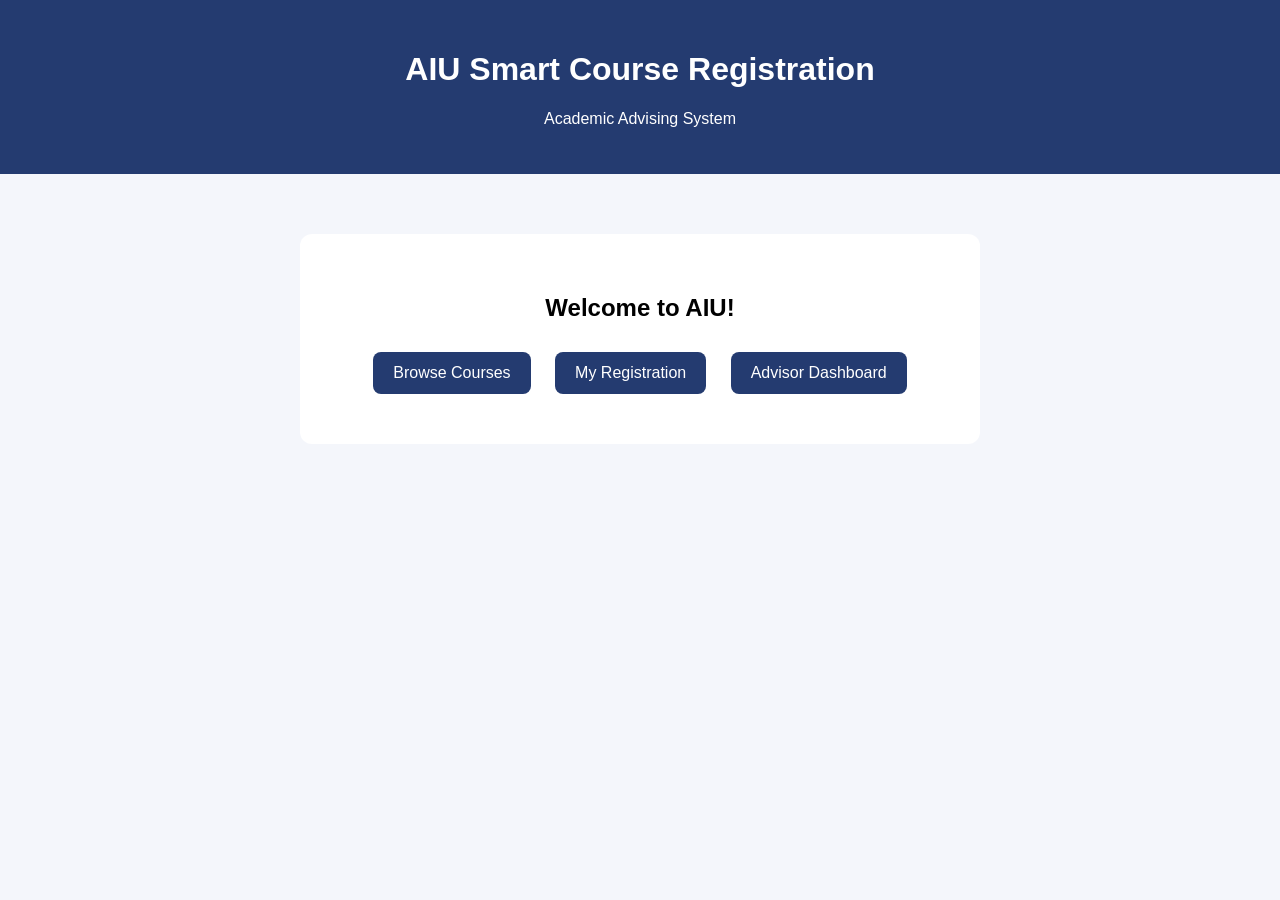
==== src/main/resources/static/index.html @ 89437f8a "Add initial registration project" ====
<!DOCTYPE html>
<html>
<head>
    <meta charset="UTF-8">
    <title>AIU Registration</title>
    <style>
        body {
            font-family: Arial, sans-serif;
            background: #f4f6fb;
            text-align: center;
            margin: 0;
        }
        header {
            background: #243b70;
            color: white;
            padding: 30px;
        }
        main {
            background: white;
            margin: 60px auto;
            padding: 40px;
            max-width: 600px;
            border-radius: 12px;
        }
        a {
            display: inline-block;
            background: #243b70;
            color: white;
            padding: 12px 20px;
            margin: 10px;
            border-radius: 8px;
            text-decoration: none;
        }
    </style>
</head>
<body>
    <header>
        <h1>AIU Smart Course Registration</h1>
        <p>Academic Advising System</p>
    </header>

    <main>
        <h2>Welcome to AIU!</h2>
        <a href="/courses.html">Browse Courses</a>
        <a href="/registration">My Registration</a>
        <a href="/advisor">Advisor Dashboard</a>
    </main>
</body>
</html>
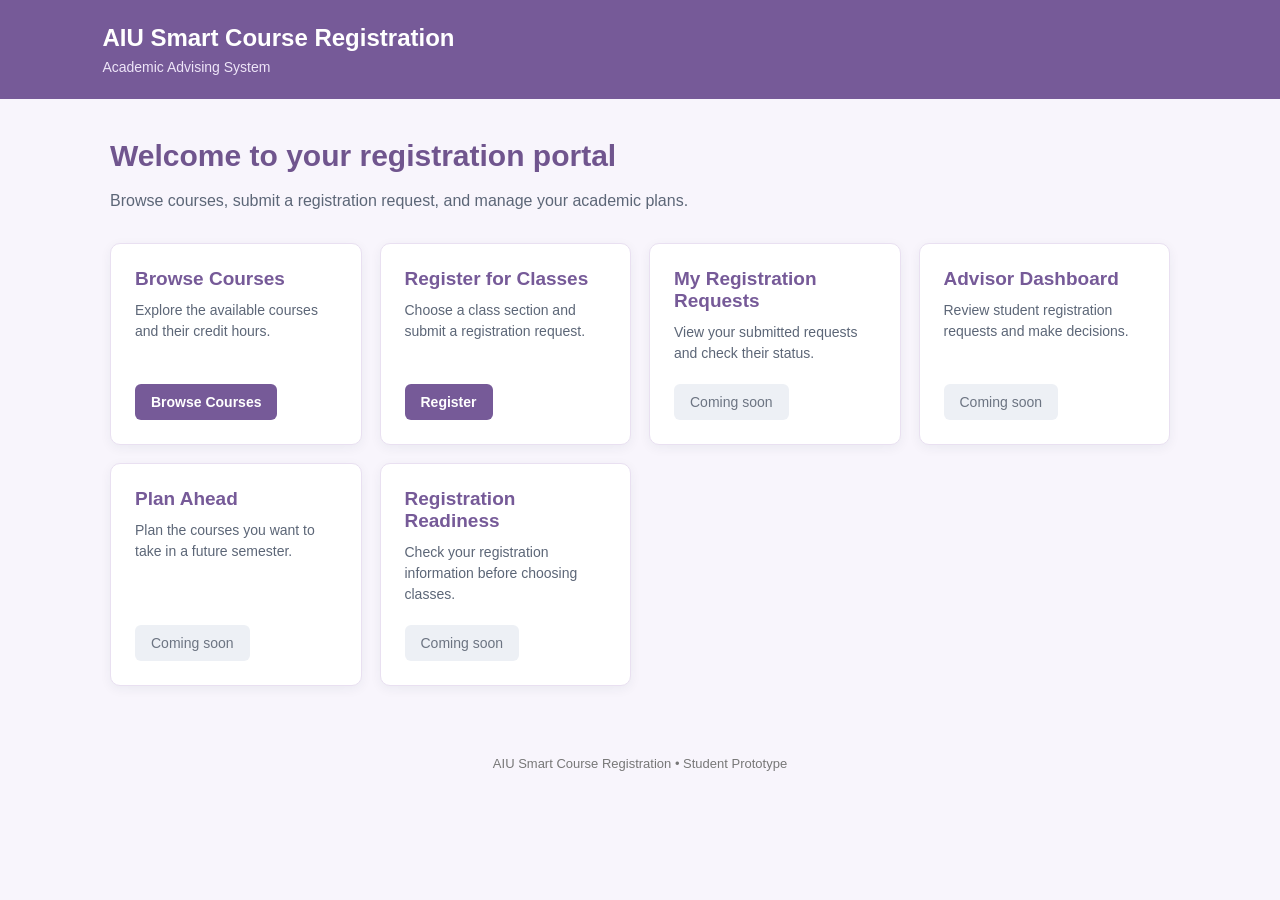
==== commit 16e1e209: "registration and request" ====
--- a/src/main/resources/static/index.html
+++ b/src/main/resources/static/index.html
@@ -1,50 +1,187 @@
-
 <!DOCTYPE html>
-<html>
+<html lang="en">
 <head>
     <meta charset="UTF-8">
-    <title>AIU Registration</title>
+    <meta name="viewport" content="width=device-width, initial-scale=1.0">
+    <title>AIU Registration Portal</title>
+
     <style>
+        * {
+            box-sizing: border-box;
+        }
+
         body {
+            margin: 0;
             font-family: Arial, sans-serif;
-            background: #f4f6fb;
+            background: #f8f5fc;
+            color: #202a3d;
+        }
+
+        header {
+            background: #765A98;
+            color: white;
+            padding: 24px 8%;
+        }
+
+        header h1 {
+            margin: 0;
+            font-size: 24px;
+        }
+
+        header p {
+            margin: 7px 0 0;
+            color: #eee5f8;
+            font-size: 14px;
+        }
+
+        main {
+            max-width: 1100px;
+            margin: 40px auto;
+            padding: 0 20px;
+        }
+
+        .welcome {
+            margin-bottom: 30px;
+        }
+
+        .welcome h2 {
+            margin-bottom: 8px;
+            color: #70558e;
+            font-size: 30px;
+        }
+
+        .welcome p {
+            color: #5c6677;
+            line-height: 1.5;
+        }
+
+        .grid {
+            display: grid;
+            grid-template-columns: repeat(auto-fit, minmax(240px, 1fr));
+            gap: 18px;
+        }
+
+        .card {
+            display: flex;
+            flex-direction: column;
+            background: white;
+            border: 1px solid #e9e0f1;
+            border-radius: 10px;
+            padding: 24px;
+            min-height: 190px;
+            box-shadow: 0 3px 12px rgba(25, 43, 75, 0.06);
+        }
+
+        .card h3 {
+            color: #765A98;
+            margin: 0 0 10px;
+            font-size: 19px;
+        }
+
+        .card p {
+            color: #5c6677;
+            font-size: 14px;
+            line-height: 1.5;
+            margin: 0 0 20px;
+        }
+
+        .button {
+            display: inline-block;
+            align-self: flex-start;
+            margin-top: auto;
+            background: #765A98;
+            color: white;
+            padding: 10px 16px;
+            border-radius: 6px;
+            text-decoration: none;
+            font-size: 14px;
+            font-weight: bold;
+        }
+
+        .button:hover {
+            background: #8c6bac;
+        }
+
+        .coming-soon {
+            display: inline-block;
+            align-self: flex-start;
+            margin-top: auto;
+            color: #6c7482;
+            background: #edf0f5;
+            padding: 10px 16px;
+            border-radius: 6px;
+            font-size: 14px;
+        }
+
+        footer {
             text-align: center;
-            margin: 0;
-        }
-        header {
-            background: #243b70;
-            color: white;
-            padding: 30px;
-        }
-        main {
-            background: white;
-            margin: 60px auto;
-            padding: 40px;
-            max-width: 600px;
-            border-radius: 12px;
-        }
-        a {
-            display: inline-block;
-            background: #243b70;
-            color: white;
-            padding: 12px 20px;
-            margin: 10px;
-            border-radius: 8px;
-            text-decoration: none;
+            color: #777;
+            font-size: 13px;
+            padding: 30px 20px;
         }
     </style>
 </head>
+
 <body>
+
     <header>
         <h1>AIU Smart Course Registration</h1>
         <p>Academic Advising System</p>
     </header>
 
     <main>
-        <h2>Welcome to AIU!</h2>
-        <a href="/courses.html">Browse Courses</a>
-        <a href="/registration">My Registration</a>
-        <a href="/advisor">Advisor Dashboard</a>
+        <div class="welcome">
+            <h2>Welcome to your registration portal</h2>
+            <p>
+                Browse courses, submit a registration request, and manage
+                your academic plans.
+            </p>
+        </div>
+
+        <div class="grid">
+
+            <div class="card">
+                <h3>Browse Courses</h3>
+                <p>Explore the available courses and their credit hours.</p>
+                <a class="button" href="/courses.html">Browse Courses</a>
+            </div>
+
+            <div class="card">
+                <h3>Register for Classes</h3>
+                <p>Choose a class section and submit a registration request.</p>
+                <a class="button" href="/registration.html">Register</a>
+            </div>
+
+            <div class="card">
+                <h3>My Registration Requests</h3>
+                <p>View your submitted requests and check their status.</p>
+                <span class="coming-soon">Coming soon</span>
+            </div>
+
+            <div class="card">
+                <h3>Advisor Dashboard</h3>
+                <p>Review student registration requests and make decisions.</p>
+                <span class="coming-soon">Coming soon</span>
+            </div>
+
+            <div class="card">
+                <h3>Plan Ahead</h3>
+                <p>Plan the courses you want to take in a future semester.</p>
+                <span class="coming-soon">Coming soon</span>
+            </div>
+
+            <div class="card">
+                <h3>Registration Readiness</h3>
+                <p>Check your registration information before choosing classes.</p>
+                <span class="coming-soon">Coming soon</span>
+            </div>
+
+        </div>
     </main>
-</body>
-</html>
+
+    <footer>
+        AIU Smart Course Registration &bull; Student Prototype
+    </footer>
+
+	</body>
+</html>
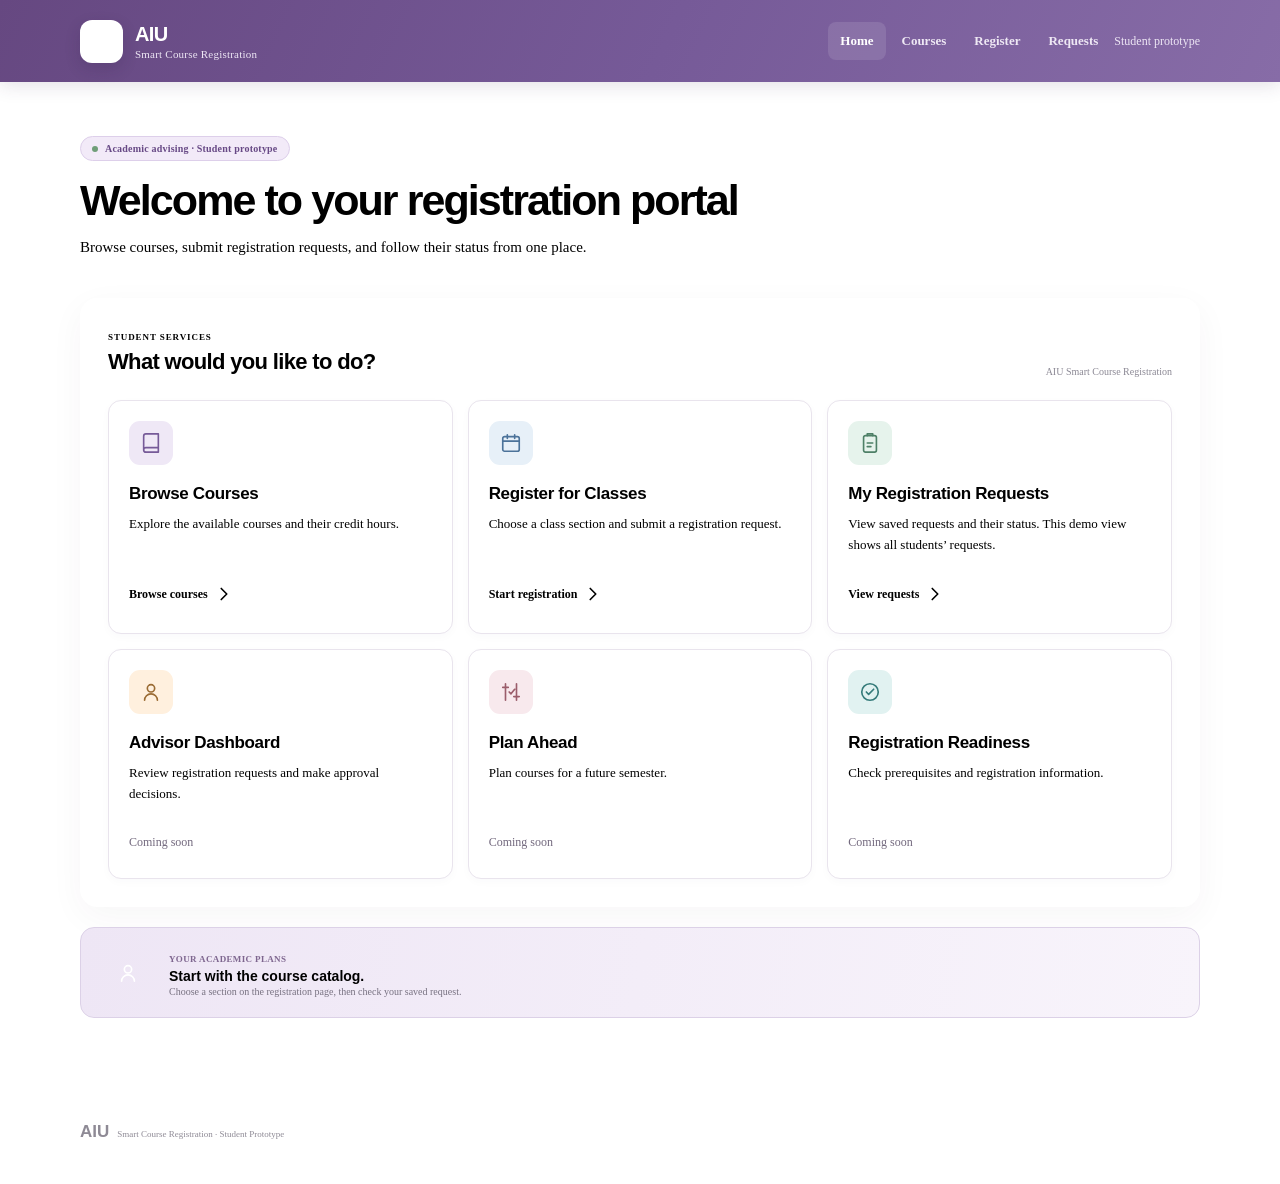
==== commit 4d8c9927: "Redesign homepage and complete requests page" ====
--- a/src/main/resources/static/index.html
+++ b/src/main/resources/static/index.html
@@ -1,187 +1,765 @@
-<!DOCTYPE html>
-<html lang="en">
-<head>
-    <meta charset="UTF-8">
-    <meta name="viewport" content="width=device-width, initial-scale=1.0">
-    <title>AIU Registration Portal</title>
-
-    <style>
-        * {
-            box-sizing: border-box;
-        }
-
-        body {
-            margin: 0;
-            font-family: Arial, sans-serif;
-            background: #f8f5fc;
-            color: #202a3d;
-        }
-
-        header {
-            background: #765A98;
-            color: white;
-            padding: 24px 8%;
-        }
-
-        header h1 {
-            margin: 0;
-            font-size: 24px;
-        }
-
-        header p {
-            margin: 7px 0 0;
-            color: #eee5f8;
-            font-size: 14px;
-        }
-
-        main {
-            max-width: 1100px;
-            margin: 40px auto;
-            padding: 0 20px;
-        }
-
-        .welcome {
-            margin-bottom: 30px;
-        }
-
-        .welcome h2 {
-            margin-bottom: 8px;
-            color: #70558e;
-            font-size: 30px;
-        }
-
-        .welcome p {
-            color: #5c6677;
-            line-height: 1.5;
-        }
-
-        .grid {
-            display: grid;
-            grid-template-columns: repeat(auto-fit, minmax(240px, 1fr));
-            gap: 18px;
-        }
-
-        .card {
-            display: flex;
-            flex-direction: column;
-            background: white;
-            border: 1px solid #e9e0f1;
-            border-radius: 10px;
-            padding: 24px;
-            min-height: 190px;
-            box-shadow: 0 3px 12px rgba(25, 43, 75, 0.06);
-        }
-
-        .card h3 {
-            color: #765A98;
-            margin: 0 0 10px;
-            font-size: 19px;
-        }
-
-        .card p {
-            color: #5c6677;
-            font-size: 14px;
-            line-height: 1.5;
-            margin: 0 0 20px;
-        }
-
-        .button {
-            display: inline-block;
-            align-self: flex-start;
-            margin-top: auto;
-            background: #765A98;
-            color: white;
-            padding: 10px 16px;
-            border-radius: 6px;
-            text-decoration: none;
-            font-size: 14px;
-            font-weight: bold;
-        }
-
-        .button:hover {
-            background: #8c6bac;
-        }
-
-        .coming-soon {
-            display: inline-block;
-            align-self: flex-start;
-            margin-top: auto;
-            color: #6c7482;
-            background: #edf0f5;
-            padding: 10px 16px;
-            border-radius: 6px;
-            font-size: 14px;
-        }
-
-        footer {
-            text-align: center;
-            color: #777;
-            font-size: 13px;
-            padding: 30px 20px;
-        }
-    </style>
-</head>
-
-<body>
-
-    <header>
-        <h1>AIU Smart Course Registration</h1>
-        <p>Academic Advising System</p>
-    </header>
-
-    <main>
-        <div class="welcome">
-            <h2>Welcome to your registration portal</h2>
-            <p>
-                Browse courses, submit a registration request, and manage
-                your academic plans.
-            </p>
-        </div>
-
-        <div class="grid">
-
-            <div class="card">
-                <h3>Browse Courses</h3>
-                <p>Explore the available courses and their credit hours.</p>
-                <a class="button" href="/courses.html">Browse Courses</a>
-            </div>
-
-            <div class="card">
-                <h3>Register for Classes</h3>
-                <p>Choose a class section and submit a registration request.</p>
-                <a class="button" href="/registration.html">Register</a>
-            </div>
-
-            <div class="card">
-                <h3>My Registration Requests</h3>
-                <p>View your submitted requests and check their status.</p>
-                <span class="coming-soon">Coming soon</span>
-            </div>
-
-            <div class="card">
-                <h3>Advisor Dashboard</h3>
-                <p>Review student registration requests and make decisions.</p>
-                <span class="coming-soon">Coming soon</span>
-            </div>
-
-            <div class="card">
-                <h3>Plan Ahead</h3>
-                <p>Plan the courses you want to take in a future semester.</p>
-                <span class="coming-soon">Coming soon</span>
-            </div>
-
-            <div class="card">
-                <h3>Registration Readiness</h3>
-                <p>Check your registration information before choosing classes.</p>
-                <span class="coming-soon">Coming soon</span>
-            </div>
-
-        </div>
-    </main>
-
-    <footer>
-        AIU Smart Course Registration &bull; Student Prototype
-    </footer>
-
-	</body>
-</html>+<!DOCTYPE html><html lang="en"><head><meta charset="UTF-8"><meta name="viewport" content="width=device-width, initial-scale=1"><title>AIU Registration Portal</title><style>500;600;700&family=Manrope:wght@600;700;800&display=swap");
+
+
+:root {
+  font-family: Arial, sans-serif;
+  color: #252334;
+  background: #f8f6fb;
+  font-synthesis: none;
+  text-rendering: optimizeLegibility;
+  --purple: #765a98;
+  --purple-dark: #5f467d;
+  --purple-deep: #4d3868;
+  --lavender: #f2edf7;
+  --ink: #252334;
+  --muted: #6e6b79;
+  --line: #e8e1ee;
+  --panel: #ffffff;
+}
+
+@layer base {
+  * {
+    box-sizing: border-box;
+  }
+
+  body {
+    min-width: 320px;
+    min-height: 100vh;
+    margin: 0;
+  }
+
+  button {
+    font: inherit;
+    cursor: pointer;
+  }
+}
+
+.icon {
+  flex: 0 0 auto;
+  stroke: currentColor;
+  stroke-linecap: round;
+  stroke-linejoin: round;
+  stroke-width: 1.8;
+}
+
+.site-shell {
+  min-height: 100vh;
+}
+
+.site-header {
+  position: relative;
+  z-index: 20;
+  color: white;
+  background: linear-gradient(115deg, #664881 0%, #765a98 52%, #876ca7 100%);
+  box-shadow: 0 3px 18px rgba(61, 42, 80, 0.15);
+}
+
+.header-inner {
+  display: flex;
+  width: min(1120px, calc(100% - 40px));
+  min-height: 82px;
+  align-items: center;
+  justify-content: space-between;
+  margin: 0 auto;
+}
+
+.brand {
+  display: flex;
+  align-items: center;
+  gap: 12px;
+}
+
+.brand-mark {
+  display: grid;
+  width: 43px;
+  height: 43px;
+  place-items: center;
+  border: 1px solid rgba(255, 255, 255, 0.3);
+  border-radius: 12px;
+  color: var(--purple-deep);
+  background: white;
+  font: 800 23px Arial, sans-serif;
+  box-shadow: 0 6px 15px rgba(47, 29, 66, 0.18);
+}
+
+.brand > div:last-child {
+  display: flex;
+  flex-direction: column;
+}
+
+.brand strong {
+  font: 800 20px/1.1 Arial, sans-serif;
+  letter-spacing: -0.03em;
+}
+
+.brand span {
+  margin-top: 3px;
+  color: #eee7f5;
+  font-size: 11px;
+  letter-spacing: 0.02em;
+}
+
+.site-header nav {
+  display: flex;
+  align-items: center;
+  gap: 4px;
+}
+
+.site-header nav > a {
+  min-height: 38px;
+  border: 0;
+  border-radius: 8px;
+  padding: 0 12px;
+  color: #eee8f4;
+  background: transparent;
+  font-size: 12px;
+  font-weight: 600;
+}
+
+.site-header nav > a:hover,
+.site-header nav > a.active {
+  color: white;
+  background: rgba(255, 255, 255, 0.11);
+}
+
+.notification-button {
+  position: relative;
+  display: grid;
+  width: 38px;
+  place-items: center;
+  margin-left: 8px;
+  padding: 0 !important;
+}
+
+.notification-button > span {
+  position: absolute;
+  top: 7px;
+  right: 8px;
+  width: 6px;
+  height: 6px;
+  border: 1.5px solid #765a98;
+  border-radius: 50%;
+  background: #ffbf69;
+}
+
+.profile-button {
+  display: grid !important;
+  grid-template-columns: auto auto auto;
+  align-items: center;
+  gap: 9px;
+  margin-left: 5px;
+  border-left: 1px solid rgba(255, 255, 255, 0.17) !important;
+  border-radius: 0 !important;
+  padding-left: 15px !important;
+}
+
+.profile-avatar {
+  display: grid;
+  width: 34px;
+  height: 34px;
+  place-items: center;
+  border-radius: 50%;
+  color: var(--purple-dark);
+  background: #e9ddf3;
+  font-size: 10px;
+  font-weight: 800;
+}
+
+.profile-name {
+  display: flex;
+  align-items: flex-start;
+  flex-direction: column;
+}
+
+.profile-name strong {
+  color: white;
+  font-size: 11px;
+}
+
+.profile-name small {
+  color: #ded3e8;
+  font-size: 9px;
+}
+
+.mobile-menu {
+  display: none;
+}
+
+main {
+  width: min(1120px, calc(100% - 40px));
+  margin: 0 auto;
+  padding: 54px 0 62px;
+}
+
+.welcome-section {
+  display: grid;
+  grid-template-columns: minmax(0, 1fr) auto;
+  align-items: end;
+  gap: 40px;
+  margin-bottom: 38px;
+}
+
+.term-pill {
+  display: inline-flex;
+  align-items: center;
+  border: 1px solid #ddcfea;
+  border-radius: 999px;
+  padding: 6px 11px;
+  color: #674985;
+  background: #f2eaf8;
+  font-size: 10px;
+  font-weight: 700;
+  letter-spacing: 0.02em;
+}
+
+.term-pill::before {
+  width: 6px;
+  height: 6px;
+  margin-right: 7px;
+  border-radius: 50%;
+  background: #6f9e78;
+  content: "";
+}
+
+.welcome-copy h1 {
+  max-width: 670px;
+  margin: 15px 0 10px;
+  font: 700 clamp(30px, 4vw, 43px)/1.15 Arial, sans-serif;
+  letter-spacing: -0.045em;
+}
+
+.welcome-copy p {
+  max-width: 620px;
+  margin: 0;
+  color: var(--muted);
+  font-size: 15px;
+  line-height: 1.65;
+}
+
+.deadline-card {
+  display: grid;
+  grid-template-columns: auto 1fr auto;
+  align-items: center;
+  gap: 12px;
+  min-width: 330px;
+  border: 1px solid var(--line);
+  border-radius: 14px;
+  background: white;
+  padding: 15px 16px;
+  box-shadow: 0 8px 25px rgba(67, 48, 83, 0.06);
+}
+
+.deadline-icon {
+  display: grid;
+  width: 39px;
+  height: 39px;
+  place-items: center;
+  border-radius: 10px;
+  color: #a06b2d;
+  background: #fff0dd;
+}
+
+.deadline-card > div:nth-child(2) {
+  display: flex;
+  flex-direction: column;
+}
+
+.deadline-card span {
+  color: #8a8792;
+  font-size: 9px;
+  font-weight: 600;
+  text-transform: uppercase;
+}
+
+.deadline-card strong {
+  margin-top: 2px;
+  font-size: 12px;
+}
+
+.days-left {
+  display: flex;
+  align-items: center;
+  flex-direction: column;
+  border-left: 1px solid var(--line);
+  padding-left: 14px;
+}
+
+.days-left strong {
+  color: var(--purple);
+  font: 800 20px/1 Arial, sans-serif;
+}
+
+.days-left span {
+  margin-top: 3px;
+  font-size: 8px;
+  text-transform: none;
+}
+
+.portal-notice {
+  display: grid;
+  grid-template-columns: auto 1fr auto;
+  align-items: center;
+  gap: 10px;
+  margin: -13px 0 25px;
+  border: 1px solid #d7e9dd;
+  border-radius: 10px;
+  padding: 11px 13px;
+  color: #3f7152;
+  background: #f1f8f3;
+  font-size: 11px;
+}
+
+.portal-notice > button {
+  display: grid;
+  width: 28px;
+  height: 28px;
+  place-items: center;
+  border: 0;
+  border-radius: 7px;
+  color: #668171;
+  background: transparent;
+}
+
+.portal-notice > button:hover {
+  background: #e1f0e6;
+}
+
+.portal-section {
+  border: 1px solid var(--line);
+  border-radius: 18px;
+  background: rgba(255, 255, 255, 0.7);
+  padding: 28px;
+  box-shadow: 0 10px 35px rgba(60, 43, 76, 0.045);
+}
+
+.section-heading {
+  display: flex;
+  align-items: flex-end;
+  justify-content: space-between;
+  gap: 25px;
+  margin-bottom: 23px;
+}
+
+.section-heading > div > span {
+  color: var(--purple);
+  font-size: 9px;
+  font-weight: 800;
+  letter-spacing: 0.1em;
+  text-transform: uppercase;
+}
+
+.section-heading h2 {
+  margin: 4px 0 0;
+  font: 700 22px/1.3 Arial, sans-serif;
+  letter-spacing: -0.03em;
+}
+
+.section-heading > p {
+  margin: 0;
+  color: #8b8894;
+  font-size: 10px;
+}
+
+.section-heading > p strong {
+  color: #615e6b;
+}
+
+.portal-grid {
+  display: grid;
+  grid-template-columns: repeat(3, 1fr);
+  gap: 15px;
+}
+
+.portal-card {
+  position: relative;
+  display: flex;
+  min-height: 230px;
+  flex-direction: column;
+  overflow: hidden;
+  border: 1px solid #e9e4ed;
+  border-radius: 13px;
+  background: white;
+  padding: 20px;
+  box-shadow: 0 3px 10px rgba(58, 43, 70, 0.025);
+  transition:
+    transform 180ms ease,
+    border-color 180ms ease,
+    box-shadow 180ms ease;
+}
+
+.portal-card::before {
+  position: absolute;
+  inset: 0 0 auto;
+  height: 3px;
+  opacity: 0;
+  background: var(--purple);
+  content: "";
+  transition: opacity 180ms ease;
+}
+
+.portal-card:hover {
+  border-color: #d9cee1;
+  transform: translateY(-3px);
+  box-shadow: 0 13px 28px rgba(58, 43, 70, 0.08);
+}
+
+.portal-card:hover::before {
+  opacity: 1;
+}
+
+.card-top {
+  display: flex;
+  align-items: flex-start;
+  justify-content: space-between;
+}
+
+.feature-icon {
+  display: grid;
+  width: 44px;
+  height: 44px;
+  place-items: center;
+  border-radius: 11px;
+}
+
+.feature-icon.violet {
+  color: #765a98;
+  background: #efe8f6;
+}
+
+.feature-icon.blue {
+  color: #4c739a;
+  background: #e7f0f8;
+}
+
+.feature-icon.green {
+  color: #4e8067;
+  background: #e6f3ec;
+}
+
+.feature-icon.amber {
+  color: #9a6b33;
+  background: #fff0de;
+}
+
+.feature-icon.rose {
+  color: #9b5d6b;
+  background: #f8e9ed;
+}
+
+.feature-icon.teal {
+  color: #367c7b;
+  background: #e1f2f1;
+}
+
+.status-tag {
+  border-radius: 999px;
+  padding: 5px 8px;
+  font-size: 8px;
+  font-weight: 700;
+}
+
+.status-tag.blue {
+  color: #477399;
+  background: #eaf3fa;
+}
+
+.status-tag.green {
+  color: #47755f;
+  background: #e8f5ed;
+}
+
+.status-tag.teal {
+  color: #9a682e;
+  background: #fff1df;
+}
+
+.portal-card h3 {
+  margin: 18px 0 8px;
+  font: 700 15px/1.35 Arial, sans-serif;
+  letter-spacing: -0.02em;
+}
+
+.portal-card > p {
+  margin: 0 0 20px;
+  color: var(--muted);
+  font-size: 11px;
+  line-height: 1.6;
+}
+
+.portal-card > a {
+  display: flex;
+  align-items: center;
+  align-self: flex-start;
+  gap: 5px;
+  margin-top: auto;
+  border: 0;
+  border-radius: 7px;
+  padding: 8px 0;
+  color: var(--purple);
+  background: transparent;
+  font-size: 10px;
+  font-weight: 800;
+}
+
+.portal-card > a:hover {
+  color: var(--purple-dark);
+  gap: 8px;
+}
+
+.info-strip {
+  display: grid;
+  grid-template-columns: auto 1fr auto;
+  align-items: center;
+  gap: 17px;
+  margin-top: 20px;
+  border: 1px solid #dcd1e7;
+  border-radius: 14px;
+  padding: 20px 23px;
+  background: linear-gradient(100deg, #eee6f5, #f8f4fb);
+}
+
+.info-icon {
+  display: grid;
+  width: 48px;
+  height: 48px;
+  place-items: center;
+  border-radius: 50%;
+  color: white;
+  background: var(--purple);
+}
+
+.info-strip > div:nth-child(2) > span {
+  color: #7e668f;
+  font-size: 9px;
+  font-weight: 800;
+  letter-spacing: 0.04em;
+  text-transform: uppercase;
+}
+
+.info-strip h2 {
+  margin: 2px 0;
+  font: 700 14px Arial, sans-serif;
+}
+
+.info-strip p {
+  margin: 0;
+  color: #777180;
+  font-size: 10px;
+}
+
+.info-strip > button {
+  display: flex;
+  min-height: 38px;
+  align-items: center;
+  gap: 6px;
+  border: 1px solid #d4c6df;
+  border-radius: 8px;
+  padding: 0 13px;
+  color: var(--purple-dark);
+  background: white;
+  font-size: 10px;
+  font-weight: 700;
+}
+
+.info-strip > button:hover {
+  border-color: #bba7cb;
+}
+
+footer {
+  border-top: 1px solid var(--line);
+  background: white;
+}
+
+.footer-inner {
+  display: grid;
+  width: min(1120px, calc(100% - 40px));
+  min-height: 104px;
+  grid-template-columns: 1fr auto 1fr;
+  align-items: center;
+  gap: 25px;
+  margin: 0 auto;
+  color: #8e8a95;
+  font-size: 9px;
+}
+
+.footer-inner > div {
+  display: flex;
+  align-items: baseline;
+  gap: 8px;
+}
+
+.footer-inner > div strong {
+  color: var(--purple);
+  font: 800 17px Arial, sans-serif;
+}
+
+.footer-inner nav {
+  display: flex;
+  gap: 19px;
+}
+
+.footer-inner button {
+  border: 0;
+  padding: 0;
+  color: #7d7985;
+  background: transparent;
+  font-size: 9px;
+}
+
+.footer-inner button:hover {
+  color: var(--purple);
+}
+
+.footer-inner > span {
+  justify-self: end;
+}
+
+@media (max-width: 880px) {
+  .profile-name,
+  .site-header nav > a:not(.notification-button, .profile-button) {
+    display: none;
+  }
+
+  .welcome-section {
+    grid-template-columns: 1fr;
+    gap: 24px;
+  }
+
+  .deadline-card {
+    width: min(100%, 400px);
+  }
+
+  .portal-grid {
+    grid-template-columns: repeat(2, 1fr);
+  }
+
+  .footer-inner {
+    grid-template-columns: 1fr auto;
+  }
+
+  .footer-inner nav {
+    display: none;
+  }
+}
+
+@media (max-width: 620px) {
+  .header-inner,
+  main,
+  .footer-inner {
+    width: min(100% - 30px, 1120px);
+  }
+
+  .header-inner {
+    min-height: 72px;
+  }
+
+  .brand span {
+    display: none;
+  }
+
+  .mobile-menu {
+    display: grid;
+    width: 39px;
+    height: 39px;
+    place-items: center;
+    border: 1px solid rgba(255, 255, 255, 0.22);
+    border-radius: 9px;
+    color: white;
+    background: rgba(255, 255, 255, 0.08);
+  }
+
+  .site-header nav {
+    position: absolute;
+    inset: 72px 0 auto;
+    display: none;
+    align-items: stretch;
+    flex-direction: column;
+    padding: 10px 15px 15px;
+    background: var(--purple-dark);
+    box-shadow: 0 14px 24px rgba(39, 25, 50, 0.18);
+  }
+
+  .site-header nav.open {
+    display: flex;
+  }
+
+  .site-header nav > a:not(.notification-button, .profile-button) {
+    display: block;
+    width: 100%;
+    text-align: left;
+  }
+
+  .notification-button {
+    display: none !important;
+  }
+
+  .profile-button {
+    border: 0 !important;
+    border-top: 1px solid rgba(255, 255, 255, 0.12) !important;
+    margin: 7px 0 0;
+    padding: 10px 12px 0 !important;
+  }
+
+  .profile-name {
+    display: flex;
+  }
+
+  main {
+    padding: 38px 0 45px;
+  }
+
+  .welcome-copy h1 {
+    font-size: 31px;
+  }
+
+  .deadline-card {
+    min-width: 0;
+  }
+
+  .portal-section {
+    padding: 21px 15px;
+  }
+
+  .section-heading {
+    align-items: flex-start;
+    flex-direction: column;
+    gap: 8px;
+  }
+
+  .portal-grid {
+    grid-template-columns: 1fr;
+  }
+
+  .portal-card {
+    min-height: 210px;
+  }
+
+  .info-strip {
+    grid-template-columns: auto 1fr;
+  }
+
+  .info-strip > button {
+    grid-column: 1 / -1;
+    justify-content: center;
+  }
+
+  .footer-inner {
+    min-height: 125px;
+    grid-template-columns: 1fr;
+    align-content: center;
+    gap: 11px;
+  }
+
+  .footer-inner > div {
+    align-items: flex-start;
+    flex-direction: column;
+    gap: 1px;
+  }
+
+  .footer-inner > span {
+    justify-self: start;
+  }
+}
+
+a {text-decoration:none} .site-header nav>a{display:flex;align-items:center} .portal-card>.coming-soon{margin-top:auto;color:#73697e;font-size:12px;padding:8px 0} .demo-label{font-size:12px;color:#eee7f5} :focus-visible{outline:3px solid #b88cde;outline-offset:4px} .portal-card>p{font-size:13px}.portal-card>a{font-size:12px}.portal-card h3{font-size:17px}.site-header nav>a{font-size:13px} @media(prefers-reduced-motion:reduce){*{transition:none!important}} @media(max-width:620px){.site-header nav>a{min-height:44px}}
+</style></head><body><div class="site-shell"><header class="site-header"><div class="header-inner"><div class="brand"><div class="brand-mark">A</div><div><strong>AIU</strong><span>Smart Course Registration</span></div></div><button type="button" class="mobile-menu" aria-controls="primary-nav" aria-expanded="false" aria-label="Toggle navigation">☰</button><nav id="primary-nav" aria-label="Primary navigation"><a href="/" class="active" aria-current="page">Home</a><a href="/courses.html">Courses</a><a href="/registration.html">Register</a><a href="/requests.html">Requests</a><span class="demo-label">Student prototype</span></nav></div></header><main><section class="welcome-section"><div class="welcome-copy"><span class="term-pill">Academic advising · Student prototype</span><h1>Welcome to your registration portal</h1><p>Browse courses, submit registration requests, and follow their status from one place.</p></div></section><section class="portal-section"><div class="section-heading"><div><span>Student services</span><h2>What would you like to do?</h2></div><p>AIU Smart Course Registration</p></div><div class="portal-grid"><article class="portal-card"><div class="card-top"><span class="feature-icon violet"><svg aria-hidden="true" class="icon" width="22" height="22" viewBox="0 0 24 24" fill="none"><path d="M4 19.5A2.5 2.5 0 0 1 6.5 17H20M6.5 2H20v20H6.5A2.5 2.5 0 0 1 4 19.5v-15A2.5 2.5 0 0 1 6.5 2Z"/></svg></span></div><h3>Browse Courses</h3><p>Explore the available courses and their credit hours.</p><a href="/courses.html">Browse courses<svg aria-hidden="true" class="icon" width="22" height="22" viewBox="0 0 24 24" fill="none"><path d="m9 18 6-6-6-6"/></svg></a></article><article class="portal-card"><div class="card-top"><span class="feature-icon blue"><svg aria-hidden="true" class="icon" width="22" height="22" viewBox="0 0 24 24" fill="none"><rect x="3" y="5" width="18" height="16" rx="2"/><path d="M16 3v4M8 3v4M3 10h18"/></svg></span></div><h3>Register for Classes</h3><p>Choose a class section and submit a registration request.</p><a href="/registration.html">Start registration<svg aria-hidden="true" class="icon" width="22" height="22" viewBox="0 0 24 24" fill="none"><path d="m9 18 6-6-6-6"/></svg></a></article><article class="portal-card"><div class="card-top"><span class="feature-icon green"><svg aria-hidden="true" class="icon" width="22" height="22" viewBox="0 0 24 24" fill="none"><rect x="5" y="4" width="14" height="18" rx="2"/><path d="M9 4V2h6v2M9 12h6M9 16h4"/></svg></span></div><h3>My Registration Requests</h3><p>View saved requests and their status. This demo view shows all students’ requests.</p><a href="/requests.html">View requests<svg aria-hidden="true" class="icon" width="22" height="22" viewBox="0 0 24 24" fill="none"><path d="m9 18 6-6-6-6"/></svg></a></article><article class="portal-card"><div class="card-top"><span class="feature-icon amber"><svg aria-hidden="true" class="icon" width="22" height="22" viewBox="0 0 24 24" fill="none"><circle cx="12" cy="8" r="4"/><path d="M5 21a7 7 0 0 1 14 0"/></svg></span></div><h3>Advisor Dashboard</h3><p>Review registration requests and make approval decisions.</p><span class="coming-soon">Coming soon</span></article><article class="portal-card"><div class="card-top"><span class="feature-icon rose"><svg aria-hidden="true" class="icon" width="22" height="22" viewBox="0 0 24 24" fill="none"><path d="M6 3v18M18 3v18M3 7h6M15 17h6m-11-5 2 2 4-5"/></svg></span></div><h3>Plan Ahead</h3><p>Plan courses for a future semester.</p><span class="coming-soon">Coming soon</span></article><article class="portal-card"><div class="card-top"><span class="feature-icon teal"><svg aria-hidden="true" class="icon" width="22" height="22" viewBox="0 0 24 24" fill="none"><circle cx="12" cy="12" r="9"/><path d="m8 12 2.5 2.5L16 9"/></svg></span></div><h3>Registration Readiness</h3><p>Check prerequisites and registration information.</p><span class="coming-soon">Coming soon</span></article></div></section><section class="info-strip"><div class="info-icon"><svg aria-hidden="true" class="icon" width="22" height="22" viewBox="0 0 24 24" fill="none"><circle cx="12" cy="8" r="4"/><path d="M5 21a7 7 0 0 1 14 0"/></svg></div><div><span>Your academic plans</span><h2>Start with the course catalog.</h2><p>Choose a section on the registration page, then check your saved request.</p></div></section></main><footer><div class="footer-inner"><div><strong>AIU</strong><span>Smart Course Registration · Student Prototype</span></div></div></footer></div><script>const menu=document.querySelector('.mobile-menu');menu.addEventListener('click',()=>{const open=menu.getAttribute('aria-expanded')!=='true';menu.setAttribute('aria-expanded',String(open));document.getElementById('primary-nav').classList.toggle('open',open);});</script></body></html>
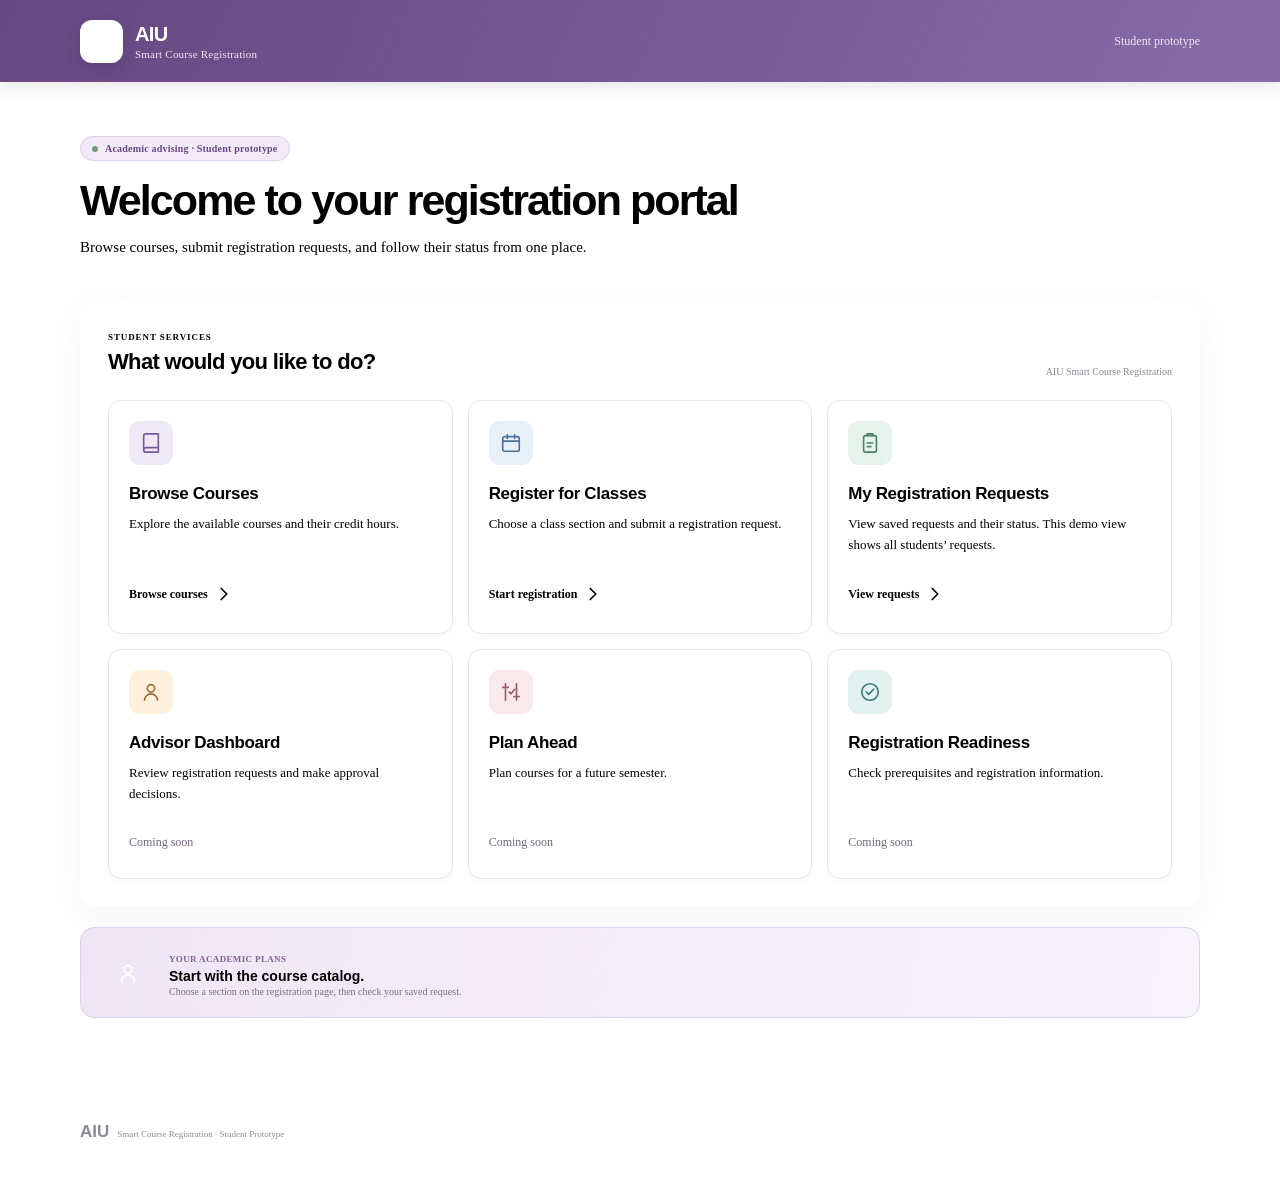
==== commit b8964b11: "header update" ====
--- a/src/main/resources/static/index.html
+++ b/src/main/resources/static/index.html
@@ -759,7 +759,249 @@
   .footer-inner > span {
     justify-self: start;
   }
-}
-
-a {text-decoration:none} .site-header nav>a{display:flex;align-items:center} .portal-card>.coming-soon{margin-top:auto;color:#73697e;font-size:12px;padding:8px 0} .demo-label{font-size:12px;color:#eee7f5} :focus-visible{outline:3px solid #b88cde;outline-offset:4px} .portal-card>p{font-size:13px}.portal-card>a{font-size:12px}.portal-card h3{font-size:17px}.site-header nav>a{font-size:13px} @media(prefers-reduced-motion:reduce){*{transition:none!important}} @media(max-width:620px){.site-header nav>a{min-height:44px}}
-</style></head><body><div class="site-shell"><header class="site-header"><div class="header-inner"><div class="brand"><div class="brand-mark">A</div><div><strong>AIU</strong><span>Smart Course Registration</span></div></div><button type="button" class="mobile-menu" aria-controls="primary-nav" aria-expanded="false" aria-label="Toggle navigation">☰</button><nav id="primary-nav" aria-label="Primary navigation"><a href="/" class="active" aria-current="page">Home</a><a href="/courses.html">Courses</a><a href="/registration.html">Register</a><a href="/requests.html">Requests</a><span class="demo-label">Student prototype</span></nav></div></header><main><section class="welcome-section"><div class="welcome-copy"><span class="term-pill">Academic advising · Student prototype</span><h1>Welcome to your registration portal</h1><p>Browse courses, submit registration requests, and follow their status from one place.</p></div></section><section class="portal-section"><div class="section-heading"><div><span>Student services</span><h2>What would you like to do?</h2></div><p>AIU Smart Course Registration</p></div><div class="portal-grid"><article class="portal-card"><div class="card-top"><span class="feature-icon violet"><svg aria-hidden="true" class="icon" width="22" height="22" viewBox="0 0 24 24" fill="none"><path d="M4 19.5A2.5 2.5 0 0 1 6.5 17H20M6.5 2H20v20H6.5A2.5 2.5 0 0 1 4 19.5v-15A2.5 2.5 0 0 1 6.5 2Z"/></svg></span></div><h3>Browse Courses</h3><p>Explore the available courses and their credit hours.</p><a href="/courses.html">Browse courses<svg aria-hidden="true" class="icon" width="22" height="22" viewBox="0 0 24 24" fill="none"><path d="m9 18 6-6-6-6"/></svg></a></article><article class="portal-card"><div class="card-top"><span class="feature-icon blue"><svg aria-hidden="true" class="icon" width="22" height="22" viewBox="0 0 24 24" fill="none"><rect x="3" y="5" width="18" height="16" rx="2"/><path d="M16 3v4M8 3v4M3 10h18"/></svg></span></div><h3>Register for Classes</h3><p>Choose a class section and submit a registration request.</p><a href="/registration.html">Start registration<svg aria-hidden="true" class="icon" width="22" height="22" viewBox="0 0 24 24" fill="none"><path d="m9 18 6-6-6-6"/></svg></a></article><article class="portal-card"><div class="card-top"><span class="feature-icon green"><svg aria-hidden="true" class="icon" width="22" height="22" viewBox="0 0 24 24" fill="none"><rect x="5" y="4" width="14" height="18" rx="2"/><path d="M9 4V2h6v2M9 12h6M9 16h4"/></svg></span></div><h3>My Registration Requests</h3><p>View saved requests and their status. This demo view shows all students’ requests.</p><a href="/requests.html">View requests<svg aria-hidden="true" class="icon" width="22" height="22" viewBox="0 0 24 24" fill="none"><path d="m9 18 6-6-6-6"/></svg></a></article><article class="portal-card"><div class="card-top"><span class="feature-icon amber"><svg aria-hidden="true" class="icon" width="22" height="22" viewBox="0 0 24 24" fill="none"><circle cx="12" cy="8" r="4"/><path d="M5 21a7 7 0 0 1 14 0"/></svg></span></div><h3>Advisor Dashboard</h3><p>Review registration requests and make approval decisions.</p><span class="coming-soon">Coming soon</span></article><article class="portal-card"><div class="card-top"><span class="feature-icon rose"><svg aria-hidden="true" class="icon" width="22" height="22" viewBox="0 0 24 24" fill="none"><path d="M6 3v18M18 3v18M3 7h6M15 17h6m-11-5 2 2 4-5"/></svg></span></div><h3>Plan Ahead</h3><p>Plan courses for a future semester.</p><span class="coming-soon">Coming soon</span></article><article class="portal-card"><div class="card-top"><span class="feature-icon teal"><svg aria-hidden="true" class="icon" width="22" height="22" viewBox="0 0 24 24" fill="none"><circle cx="12" cy="12" r="9"/><path d="m8 12 2.5 2.5L16 9"/></svg></span></div><h3>Registration Readiness</h3><p>Check prerequisites and registration information.</p><span class="coming-soon">Coming soon</span></article></div></section><section class="info-strip"><div class="info-icon"><svg aria-hidden="true" class="icon" width="22" height="22" viewBox="0 0 24 24" fill="none"><circle cx="12" cy="8" r="4"/><path d="M5 21a7 7 0 0 1 14 0"/></svg></div><div><span>Your academic plans</span><h2>Start with the course catalog.</h2><p>Choose a section on the registration page, then check your saved request.</p></div></section></main><footer><div class="footer-inner"><div><strong>AIU</strong><span>Smart Course Registration · Student Prototype</span></div></div></footer></div><script>const menu=document.querySelector('.mobile-menu');menu.addEventListener('click',()=>{const open=menu.getAttribute('aria-expanded')!=='true';menu.setAttribute('aria-expanded',String(open));document.getElementById('primary-nav').classList.toggle('open',open);});</script></body></html>+}  a {
+      text-decoration: none;
+  }
+
+  .portal-card > .coming-soon {
+      margin-top: auto;
+      color: #73697e;
+      font-size: 12px;
+      padding: 8px 0;
+  }
+
+  .demo-label {
+      font-size: 12px;
+      color: #eee7f5;
+  }
+
+  :focus-visible {
+      outline: 3px solid #b88cde;
+      outline-offset: 4px;
+  }
+
+  .portal-card > p {
+      font-size: 13px;
+  }
+
+  .portal-card > a {
+      font-size: 12px;
+  }
+
+  .portal-card h3 {
+      font-size: 17px;
+  }
+
+  @media (prefers-reduced-motion: reduce) {
+      * {
+          transition: none !important;
+      }
+  }
+  </style>
+  </head>
+
+  <body>
+      <div class="site-shell">
+          <header class="site-header">
+              <div class="header-inner">
+                  <div class="brand">
+                      <div class="brand-mark">A</div>
+
+                      <div>
+                          <strong>AIU</strong>
+                          <span>Smart Course Registration</span>
+                      </div>
+                  </div>
+
+                  <span class="demo-label">Student prototype</span>
+              </div>
+          </header>
+
+          <main>
+              <section class="welcome-section">
+                  <div class="welcome-copy">
+                      <span class="term-pill">
+                          Academic advising · Student prototype
+                      </span>
+
+                      <h1>Welcome to your registration portal</h1>
+
+                      <p>
+                          Browse courses, submit registration requests,
+                          and follow their status from one place.
+                      </p>
+                  </div>
+              </section>
+
+              <section class="portal-section">
+                  <div class="section-heading">
+                      <div>
+                          <span>Student services</span>
+                          <h2>What would you like to do?</h2>
+                      </div>
+
+                      <p>AIU Smart Course Registration</p>
+                  </div>
+
+                  <div class="portal-grid">
+                      <article class="portal-card">
+                          <div class="card-top">
+                              <span class="feature-icon violet">
+                                  <svg aria-hidden="true" class="icon"
+                                       width="22" height="22"
+                                       viewBox="0 0 24 24" fill="none">
+                                      <path d="M4 19.5A2.5 2.5 0 0 1 6.5 17H20M6.5 2H20v20H6.5A2.5 2.5 0 0 1 4 19.5v-15A2.5 2.5 0 0 1 6.5 2Z"/>
+                                  </svg>
+                              </span>
+                          </div>
+
+                          <h3>Browse Courses</h3>
+                          <p>Explore the available courses and their credit hours.</p>
+
+                          <a href="/courses.html">
+                              Browse courses
+                              <svg aria-hidden="true" class="icon"
+                                   width="22" height="22"
+                                   viewBox="0 0 24 24" fill="none">
+                                  <path d="m9 18 6-6-6-6"/>
+                              </svg>
+                          </a>
+                      </article>
+
+                      <article class="portal-card">
+                          <div class="card-top">
+                              <span class="feature-icon blue">
+                                  <svg aria-hidden="true" class="icon"
+                                       width="22" height="22"
+                                       viewBox="0 0 24 24" fill="none">
+                                      <rect x="3" y="5" width="18" height="16" rx="2"/>
+                                      <path d="M16 3v4M8 3v4M3 10h18"/>
+                                  </svg>
+                              </span>
+                          </div>
+
+                          <h3>Register for Classes</h3>
+                          <p>Choose a class section and submit a registration request.</p>
+
+                          <a href="/registration.html">
+                              Start registration
+                              <svg aria-hidden="true" class="icon"
+                                   width="22" height="22"
+                                   viewBox="0 0 24 24" fill="none">
+                                  <path d="m9 18 6-6-6-6"/>
+                              </svg>
+                          </a>
+                      </article>
+
+                      <article class="portal-card">
+                          <div class="card-top">
+                              <span class="feature-icon green">
+                                  <svg aria-hidden="true" class="icon"
+                                       width="22" height="22"
+                                       viewBox="0 0 24 24" fill="none">
+                                      <rect x="5" y="4" width="14" height="18" rx="2"/>
+                                      <path d="M9 4V2h6v2M9 12h6M9 16h4"/>
+                                  </svg>
+                              </span>
+                          </div>
+
+                          <h3>My Registration Requests</h3>
+                          <p>
+                              View saved requests and their status.
+                              This demo view shows all students’ requests.
+                          </p>
+
+                          <a href="/requests.html">
+                              View requests
+                              <svg aria-hidden="true" class="icon"
+                                   width="22" height="22"
+                                   viewBox="0 0 24 24" fill="none">
+                                  <path d="m9 18 6-6-6-6"/>
+                              </svg>
+                          </a>
+                      </article>
+
+                      <article class="portal-card">
+                          <div class="card-top">
+                              <span class="feature-icon amber">
+                                  <svg aria-hidden="true" class="icon"
+                                       width="22" height="22"
+                                       viewBox="0 0 24 24" fill="none">
+                                      <circle cx="12" cy="8" r="4"/>
+                                      <path d="M5 21a7 7 0 0 1 14 0"/>
+                                  </svg>
+                              </span>
+                          </div>
+
+                          <h3>Advisor Dashboard</h3>
+                          <p>Review registration requests and make approval decisions.</p>
+                          <span class="coming-soon">Coming soon</span>
+                      </article>
+
+                      <article class="portal-card">
+                          <div class="card-top">
+                              <span class="feature-icon rose">
+                                  <svg aria-hidden="true" class="icon"
+                                       width="22" height="22"
+                                       viewBox="0 0 24 24" fill="none">
+                                      <path d="M6 3v18M18 3v18M3 7h6M15 17h6m-11-5 2 2 4-5"/>
+                                  </svg>
+                              </span>
+                          </div>
+
+                          <h3>Plan Ahead</h3>
+                          <p>Plan courses for a future semester.</p>
+                          <span class="coming-soon">Coming soon</span>
+                      </article>
+
+                      <article class="portal-card">
+                          <div class="card-top">
+                              <span class="feature-icon teal">
+                                  <svg aria-hidden="true" class="icon"
+                                       width="22" height="22"
+                                       viewBox="0 0 24 24" fill="none">
+                                      <circle cx="12" cy="12" r="9"/>
+                                      <path d="m8 12 2.5 2.5L16 9"/>
+                                  </svg>
+                              </span>
+                          </div>
+
+                          <h3>Registration Readiness</h3>
+                          <p>Check prerequisites and registration information.</p>
+                          <span class="coming-soon">Coming soon</span>
+                      </article>
+                  </div>
+              </section>
+
+              <section class="info-strip">
+                  <div class="info-icon">
+                      <svg aria-hidden="true" class="icon"
+                           width="22" height="22"
+                           viewBox="0 0 24 24" fill="none">
+                          <circle cx="12" cy="8" r="4"/>
+                          <path d="M5 21a7 7 0 0 1 14 0"/>
+                      </svg>
+                  </div>
+
+                  <div>
+                      <span>Your academic plans</span>
+                      <h2>Start with the course catalog.</h2>
+                      <p>
+                          Choose a section on the registration page,
+                          then check your saved request.
+                      </p>
+                  </div>
+              </section>
+          </main>
+
+          <footer>
+              <div class="footer-inner">
+                  <div>
+                      <strong>AIU</strong>
+                      <span>Smart Course Registration · Student Prototype</span>
+                  </div>
+              </div>
+          </footer>
+      </div>
+  </body>
+  </html>
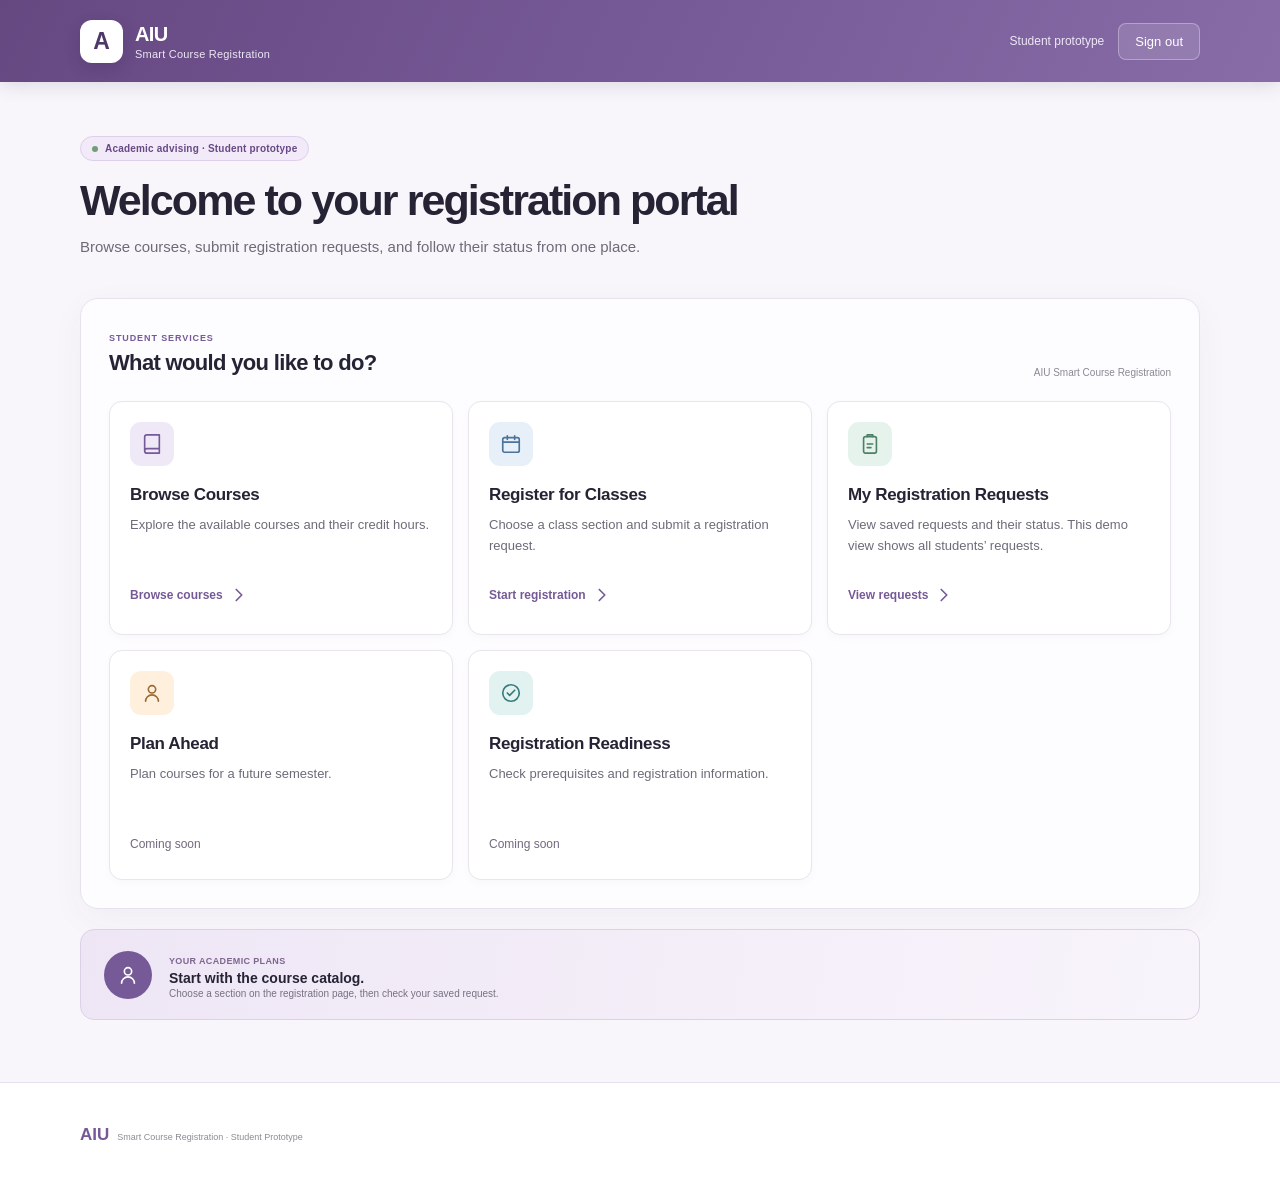
==== commit 7f9ce9c5: "0.5" ====
--- a/src/main/resources/static/index.html
+++ b/src/main/resources/static/index.html
@@ -1,1007 +1,2005 @@
-<!DOCTYPE html><html lang="en"><head><meta charset="UTF-8"><meta name="viewport" content="width=device-width, initial-scale=1"><title>AIU Registration Portal</title><style>500;600;700&family=Manrope:wght@600;700;800&display=swap");
+<!DOCTYPE html><html lang="en"><head><meta charset="UTF-8"><meta name="viewport" content="width=device-width, initial-scale=1"><title>AIU Registration Portal</title><style>
+
+
+
 
 
 :root {
+
   font-family: Arial, sans-serif;
+
   color: #252334;
+
   background: #f8f6fb;
+
   font-synthesis: none;
+
   text-rendering: optimizeLegibility;
+
   --purple: #765a98;
+
   --purple-dark: #5f467d;
+
   --purple-deep: #4d3868;
+
   --lavender: #f2edf7;
+
   --ink: #252334;
+
   --muted: #6e6b79;
+
   --line: #e8e1ee;
+
   --panel: #ffffff;
-}
+
+}
+
+
 
 @layer base {
+
   * {
+
     box-sizing: border-box;
-  }
+
+  }
+
+
 
   body {
+
     min-width: 320px;
+
     min-height: 100vh;
+
     margin: 0;
-  }
+
+  }
+
+
 
   button {
+
     font: inherit;
+
     cursor: pointer;
-  }
-}
+
+  }
+
+}
+
+
 
 .icon {
+
   flex: 0 0 auto;
+
   stroke: currentColor;
+
   stroke-linecap: round;
+
   stroke-linejoin: round;
+
   stroke-width: 1.8;
-}
+
+}
+
+
 
 .site-shell {
+
   min-height: 100vh;
-}
+
+}
+
+
 
 .site-header {
+
   position: relative;
+
   z-index: 20;
+
   color: white;
+
   background: linear-gradient(115deg, #664881 0%, #765a98 52%, #876ca7 100%);
+
   box-shadow: 0 3px 18px rgba(61, 42, 80, 0.15);
-}
+
+}
+
+
 
 .header-inner {
+
   display: flex;
+
   width: min(1120px, calc(100% - 40px));
+
   min-height: 82px;
+
   align-items: center;
+
   justify-content: space-between;
+
   margin: 0 auto;
-}
+
+}
+
+
 
 .brand {
+
   display: flex;
+
   align-items: center;
+
   gap: 12px;
-}
+
+}
+
+
 
 .brand-mark {
+
   display: grid;
+
   width: 43px;
+
   height: 43px;
+
   place-items: center;
+
   border: 1px solid rgba(255, 255, 255, 0.3);
+
   border-radius: 12px;
+
   color: var(--purple-deep);
+
   background: white;
+
   font: 800 23px Arial, sans-serif;
+
   box-shadow: 0 6px 15px rgba(47, 29, 66, 0.18);
-}
+
+}
+
+
 
 .brand > div:last-child {
+
   display: flex;
+
   flex-direction: column;
-}
+
+}
+
+
 
 .brand strong {
+
   font: 800 20px/1.1 Arial, sans-serif;
+
   letter-spacing: -0.03em;
-}
+
+}
+
+
 
 .brand span {
+
   margin-top: 3px;
+
   color: #eee7f5;
+
   font-size: 11px;
+
   letter-spacing: 0.02em;
-}
+
+}
+
+
 
 .site-header nav {
+
   display: flex;
+
   align-items: center;
+
   gap: 4px;
-}
+
+}
+
+
 
 .site-header nav > a {
+
   min-height: 38px;
+
   border: 0;
+
   border-radius: 8px;
+
   padding: 0 12px;
+
   color: #eee8f4;
+
   background: transparent;
+
   font-size: 12px;
+
   font-weight: 600;
-}
+
+}
+
+
 
 .site-header nav > a:hover,
+
 .site-header nav > a.active {
+
   color: white;
+
   background: rgba(255, 255, 255, 0.11);
-}
+
+}
+
+
 
 .notification-button {
+
   position: relative;
+
   display: grid;
+
   width: 38px;
+
   place-items: center;
+
   margin-left: 8px;
+
   padding: 0 !important;
-}
+
+}
+
+
 
 .notification-button > span {
+
   position: absolute;
+
   top: 7px;
+
   right: 8px;
+
   width: 6px;
+
   height: 6px;
+
   border: 1.5px solid #765a98;
+
   border-radius: 50%;
+
   background: #ffbf69;
-}
+
+}
+
+
 
 .profile-button {
+
   display: grid !important;
+
   grid-template-columns: auto auto auto;
+
   align-items: center;
+
   gap: 9px;
+
   margin-left: 5px;
+
   border-left: 1px solid rgba(255, 255, 255, 0.17) !important;
+
   border-radius: 0 !important;
+
   padding-left: 15px !important;
-}
+
+}
+
+
 
 .profile-avatar {
+
   display: grid;
+
   width: 34px;
+
   height: 34px;
+
   place-items: center;
+
   border-radius: 50%;
+
   color: var(--purple-dark);
+
   background: #e9ddf3;
+
   font-size: 10px;
+
   font-weight: 800;
-}
+
+}
+
+
 
 .profile-name {
+
   display: flex;
+
   align-items: flex-start;
+
   flex-direction: column;
-}
+
+}
+
+
 
 .profile-name strong {
+
   color: white;
+
   font-size: 11px;
-}
+
+}
+
+
 
 .profile-name small {
+
   color: #ded3e8;
+
   font-size: 9px;
-}
+
+}
+
+
 
 .mobile-menu {
+
   display: none;
-}
+
+}
+
+
 
 main {
+
   width: min(1120px, calc(100% - 40px));
+
   margin: 0 auto;
+
   padding: 54px 0 62px;
-}
+
+}
+
+
 
 .welcome-section {
+
   display: grid;
+
   grid-template-columns: minmax(0, 1fr) auto;
+
   align-items: end;
+
   gap: 40px;
+
   margin-bottom: 38px;
-}
+
+}
+
+
 
 .term-pill {
+
   display: inline-flex;
+
   align-items: center;
+
   border: 1px solid #ddcfea;
+
   border-radius: 999px;
+
   padding: 6px 11px;
+
   color: #674985;
+
   background: #f2eaf8;
+
   font-size: 10px;
+
   font-weight: 700;
+
   letter-spacing: 0.02em;
-}
+
+}
+
+
 
 .term-pill::before {
+
   width: 6px;
+
   height: 6px;
+
   margin-right: 7px;
+
   border-radius: 50%;
+
   background: #6f9e78;
+
   content: "";
-}
+
+}
+
+
 
 .welcome-copy h1 {
+
   max-width: 670px;
+
   margin: 15px 0 10px;
+
   font: 700 clamp(30px, 4vw, 43px)/1.15 Arial, sans-serif;
+
   letter-spacing: -0.045em;
-}
+
+}
+
+
 
 .welcome-copy p {
+
   max-width: 620px;
+
   margin: 0;
+
   color: var(--muted);
+
   font-size: 15px;
+
   line-height: 1.65;
-}
+
+}
+
+
 
 .deadline-card {
+
   display: grid;
+
   grid-template-columns: auto 1fr auto;
+
   align-items: center;
+
   gap: 12px;
+
   min-width: 330px;
+
   border: 1px solid var(--line);
+
   border-radius: 14px;
+
   background: white;
+
   padding: 15px 16px;
+
   box-shadow: 0 8px 25px rgba(67, 48, 83, 0.06);
-}
+
+}
+
+
 
 .deadline-icon {
+
   display: grid;
+
   width: 39px;
+
   height: 39px;
+
   place-items: center;
+
   border-radius: 10px;
+
   color: #a06b2d;
+
   background: #fff0dd;
-}
+
+}
+
+
 
 .deadline-card > div:nth-child(2) {
+
   display: flex;
+
   flex-direction: column;
-}
+
+}
+
+
 
 .deadline-card span {
+
   color: #8a8792;
+
   font-size: 9px;
+
   font-weight: 600;
+
   text-transform: uppercase;
-}
+
+}
+
+
 
 .deadline-card strong {
+
   margin-top: 2px;
+
   font-size: 12px;
-}
+
+}
+
+
 
 .days-left {
+
   display: flex;
+
   align-items: center;
+
   flex-direction: column;
+
   border-left: 1px solid var(--line);
+
   padding-left: 14px;
-}
+
+}
+
+
 
 .days-left strong {
+
   color: var(--purple);
+
   font: 800 20px/1 Arial, sans-serif;
-}
+
+}
+
+
 
 .days-left span {
+
   margin-top: 3px;
+
   font-size: 8px;
+
   text-transform: none;
-}
+
+}
+
+
 
 .portal-notice {
+
   display: grid;
+
   grid-template-columns: auto 1fr auto;
+
   align-items: center;
+
   gap: 10px;
+
   margin: -13px 0 25px;
+
   border: 1px solid #d7e9dd;
+
   border-radius: 10px;
+
   padding: 11px 13px;
+
   color: #3f7152;
+
   background: #f1f8f3;
+
   font-size: 11px;
-}
+
+}
+
+
 
 .portal-notice > button {
+
   display: grid;
+
   width: 28px;
+
   height: 28px;
+
   place-items: center;
+
   border: 0;
+
   border-radius: 7px;
+
   color: #668171;
+
   background: transparent;
-}
+
+}
+
+
 
 .portal-notice > button:hover {
+
   background: #e1f0e6;
-}
+
+}
+
+
 
 .portal-section {
+
   border: 1px solid var(--line);
+
   border-radius: 18px;
+
   background: rgba(255, 255, 255, 0.7);
+
   padding: 28px;
+
   box-shadow: 0 10px 35px rgba(60, 43, 76, 0.045);
-}
+
+}
+
+
 
 .section-heading {
+
   display: flex;
+
   align-items: flex-end;
+
   justify-content: space-between;
+
   gap: 25px;
+
   margin-bottom: 23px;
-}
+
+}
+
+
 
 .section-heading > div > span {
+
   color: var(--purple);
+
   font-size: 9px;
+
   font-weight: 800;
+
   letter-spacing: 0.1em;
+
   text-transform: uppercase;
-}
+
+}
+
+
 
 .section-heading h2 {
+
   margin: 4px 0 0;
+
   font: 700 22px/1.3 Arial, sans-serif;
+
   letter-spacing: -0.03em;
-}
+
+}
+
+
 
 .section-heading > p {
+
   margin: 0;
+
   color: #8b8894;
+
   font-size: 10px;
-}
+
+}
+
+
 
 .section-heading > p strong {
+
   color: #615e6b;
-}
+
+}
+
+
 
 .portal-grid {
+
   display: grid;
+
   grid-template-columns: repeat(3, 1fr);
+
   gap: 15px;
-}
+
+}
+
+
 
 .portal-card {
+
   position: relative;
+
   display: flex;
+
   min-height: 230px;
+
   flex-direction: column;
+
   overflow: hidden;
+
   border: 1px solid #e9e4ed;
+
   border-radius: 13px;
+
   background: white;
+
   padding: 20px;
+
   box-shadow: 0 3px 10px rgba(58, 43, 70, 0.025);
+
   transition:
+
     transform 180ms ease,
+
     border-color 180ms ease,
+
     box-shadow 180ms ease;
-}
+
+}
+
+
 
 .portal-card::before {
+
   position: absolute;
+
   inset: 0 0 auto;
+
   height: 3px;
+
   opacity: 0;
+
   background: var(--purple);
+
   content: "";
+
   transition: opacity 180ms ease;
-}
+
+}
+
+
 
 .portal-card:hover {
+
   border-color: #d9cee1;
+
   transform: translateY(-3px);
+
   box-shadow: 0 13px 28px rgba(58, 43, 70, 0.08);
-}
+
+}
+
+
 
 .portal-card:hover::before {
+
   opacity: 1;
-}
+
+}
+
+
 
 .card-top {
+
   display: flex;
+
   align-items: flex-start;
+
   justify-content: space-between;
-}
+
+}
+
+
 
 .feature-icon {
+
   display: grid;
+
   width: 44px;
+
   height: 44px;
+
   place-items: center;
+
   border-radius: 11px;
-}
+
+}
+
+
 
 .feature-icon.violet {
+
   color: #765a98;
+
   background: #efe8f6;
-}
+
+}
+
+
 
 .feature-icon.blue {
+
   color: #4c739a;
+
   background: #e7f0f8;
-}
+
+}
+
+
 
 .feature-icon.green {
+
   color: #4e8067;
+
   background: #e6f3ec;
-}
+
+}
+
+
 
 .feature-icon.amber {
+
   color: #9a6b33;
+
   background: #fff0de;
-}
+
+}
+
+
 
 .feature-icon.rose {
+
   color: #9b5d6b;
+
   background: #f8e9ed;
-}
+
+}
+
+
 
 .feature-icon.teal {
+
   color: #367c7b;
+
   background: #e1f2f1;
-}
+
+}
+
+
 
 .status-tag {
+
   border-radius: 999px;
+
   padding: 5px 8px;
+
   font-size: 8px;
+
   font-weight: 700;
-}
+
+}
+
+
 
 .status-tag.blue {
+
   color: #477399;
+
   background: #eaf3fa;
-}
+
+}
+
+
 
 .status-tag.green {
+
   color: #47755f;
+
   background: #e8f5ed;
-}
+
+}
+
+
 
 .status-tag.teal {
+
   color: #9a682e;
+
   background: #fff1df;
-}
+
+}
+
+
 
 .portal-card h3 {
+
   margin: 18px 0 8px;
+
   font: 700 15px/1.35 Arial, sans-serif;
+
   letter-spacing: -0.02em;
-}
+
+}
+
+
 
 .portal-card > p {
+
   margin: 0 0 20px;
+
   color: var(--muted);
+
   font-size: 11px;
+
   line-height: 1.6;
-}
+
+}
+
+
 
 .portal-card > a {
+
   display: flex;
+
   align-items: center;
+
   align-self: flex-start;
+
   gap: 5px;
+
   margin-top: auto;
+
   border: 0;
+
   border-radius: 7px;
+
   padding: 8px 0;
+
   color: var(--purple);
+
   background: transparent;
+
   font-size: 10px;
+
   font-weight: 800;
-}
+
+}
+
+
 
 .portal-card > a:hover {
+
   color: var(--purple-dark);
+
   gap: 8px;
-}
+
+}
+
+
 
 .info-strip {
+
   display: grid;
+
   grid-template-columns: auto 1fr auto;
+
   align-items: center;
+
   gap: 17px;
+
   margin-top: 20px;
+
   border: 1px solid #dcd1e7;
+
   border-radius: 14px;
+
   padding: 20px 23px;
+
   background: linear-gradient(100deg, #eee6f5, #f8f4fb);
-}
+
+}
+
+
 
 .info-icon {
+
   display: grid;
+
   width: 48px;
+
   height: 48px;
+
   place-items: center;
+
   border-radius: 50%;
+
   color: white;
+
   background: var(--purple);
-}
+
+}
+
+
 
 .info-strip > div:nth-child(2) > span {
+
   color: #7e668f;
+
   font-size: 9px;
+
   font-weight: 800;
+
   letter-spacing: 0.04em;
+
   text-transform: uppercase;
-}
+
+}
+
+
 
 .info-strip h2 {
+
   margin: 2px 0;
+
   font: 700 14px Arial, sans-serif;
-}
+
+}
+
+
 
 .info-strip p {
+
   margin: 0;
+
   color: #777180;
+
   font-size: 10px;
-}
+
+}
+
+
 
 .info-strip > button {
+
   display: flex;
+
   min-height: 38px;
+
   align-items: center;
+
   gap: 6px;
+
   border: 1px solid #d4c6df;
+
   border-radius: 8px;
+
   padding: 0 13px;
+
   color: var(--purple-dark);
+
   background: white;
+
   font-size: 10px;
+
   font-weight: 700;
-}
+
+}
+
+
 
 .info-strip > button:hover {
+
   border-color: #bba7cb;
-}
+
+}
+
+
 
 footer {
+
   border-top: 1px solid var(--line);
+
   background: white;
-}
+
+}
+
+
 
 .footer-inner {
+
   display: grid;
+
   width: min(1120px, calc(100% - 40px));
+
   min-height: 104px;
+
   grid-template-columns: 1fr auto 1fr;
+
   align-items: center;
+
   gap: 25px;
+
   margin: 0 auto;
+
   color: #8e8a95;
+
   font-size: 9px;
-}
+
+}
+
+
 
 .footer-inner > div {
+
   display: flex;
+
   align-items: baseline;
+
   gap: 8px;
-}
+
+}
+
+
 
 .footer-inner > div strong {
+
   color: var(--purple);
+
   font: 800 17px Arial, sans-serif;
-}
+
+}
+
+
 
 .footer-inner nav {
+
   display: flex;
+
   gap: 19px;
-}
+
+}
+
+
 
 .footer-inner button {
+
   border: 0;
+
   padding: 0;
+
   color: #7d7985;
+
   background: transparent;
+
   font-size: 9px;
-}
+
+}
+
+
 
 .footer-inner button:hover {
+
   color: var(--purple);
-}
+
+}
+
+
 
 .footer-inner > span {
+
   justify-self: end;
-}
+
+}
+
+
 
 @media (max-width: 880px) {
+
   .profile-name,
+
   .site-header nav > a:not(.notification-button, .profile-button) {
+
     display: none;
-  }
+
+  }
+
+
 
   .welcome-section {
+
     grid-template-columns: 1fr;
+
     gap: 24px;
-  }
+
+  }
+
+
 
   .deadline-card {
+
     width: min(100%, 400px);
-  }
+
+  }
+
+
 
   .portal-grid {
+
     grid-template-columns: repeat(2, 1fr);
-  }
+
+  }
+
+
 
   .footer-inner {
+
     grid-template-columns: 1fr auto;
-  }
+
+  }
+
+
 
   .footer-inner nav {
+
     display: none;
-  }
-}
+
+  }
+
+}
+
+
 
 @media (max-width: 620px) {
+
   .header-inner,
+
   main,
+
   .footer-inner {
+
     width: min(100% - 30px, 1120px);
-  }
+
+  }
+
+
 
   .header-inner {
+
     min-height: 72px;
-  }
+
+  }
+
+
 
   .brand span {
+
     display: none;
-  }
+
+  }
+
+
 
   .mobile-menu {
+
     display: grid;
+
     width: 39px;
+
     height: 39px;
+
     place-items: center;
+
     border: 1px solid rgba(255, 255, 255, 0.22);
+
     border-radius: 9px;
+
     color: white;
+
     background: rgba(255, 255, 255, 0.08);
-  }
+
+  }
+
+
 
   .site-header nav {
+
     position: absolute;
+
     inset: 72px 0 auto;
+
     display: none;
+
     align-items: stretch;
+
     flex-direction: column;
+
     padding: 10px 15px 15px;
+
     background: var(--purple-dark);
+
     box-shadow: 0 14px 24px rgba(39, 25, 50, 0.18);
-  }
+
+  }
+
+
 
   .site-header nav.open {
+
     display: flex;
-  }
+
+  }
+
+
 
   .site-header nav > a:not(.notification-button, .profile-button) {
+
     display: block;
+
     width: 100%;
+
     text-align: left;
-  }
+
+  }
+
+
 
   .notification-button {
+
     display: none !important;
-  }
+
+  }
+
+
 
   .profile-button {
+
     border: 0 !important;
+
     border-top: 1px solid rgba(255, 255, 255, 0.12) !important;
+
     margin: 7px 0 0;
+
     padding: 10px 12px 0 !important;
-  }
+
+  }
+
+
 
   .profile-name {
+
     display: flex;
-  }
+
+  }
+
+
 
   main {
+
     padding: 38px 0 45px;
-  }
+
+  }
+
+
 
   .welcome-copy h1 {
+
     font-size: 31px;
-  }
+
+  }
+
+
 
   .deadline-card {
+
     min-width: 0;
-  }
+
+  }
+
+
 
   .portal-section {
+
     padding: 21px 15px;
-  }
+
+  }
+
+
 
   .section-heading {
+
     align-items: flex-start;
+
     flex-direction: column;
+
     gap: 8px;
-  }
+
+  }
+
+
 
   .portal-grid {
+
     grid-template-columns: 1fr;
-  }
+
+  }
+
+
 
   .portal-card {
+
     min-height: 210px;
-  }
+
+  }
+
+
 
   .info-strip {
+
     grid-template-columns: auto 1fr;
-  }
+
+  }
+
+
 
   .info-strip > button {
+
     grid-column: 1 / -1;
+
     justify-content: center;
-  }
+
+  }
+
+
 
   .footer-inner {
+
     min-height: 125px;
+
     grid-template-columns: 1fr;
+
     align-content: center;
+
     gap: 11px;
-  }
+
+  }
+
+
 
   .footer-inner > div {
+
     align-items: flex-start;
+
     flex-direction: column;
+
     gap: 1px;
-  }
+
+  }
+
+
 
   .footer-inner > span {
+
     justify-self: start;
-  }
+
+  }
+
 }  a {
+
       text-decoration: none;
-  }
+
+  }
+
+
 
   .portal-card > .coming-soon {
+
       margin-top: auto;
+
       color: #73697e;
+
       font-size: 12px;
+
       padding: 8px 0;
-  }
+
+  }
+
+
 
   .demo-label {
+
       font-size: 12px;
+
       color: #eee7f5;
-  }
+
+  }
+
+
 
   :focus-visible {
+
       outline: 3px solid #b88cde;
+
       outline-offset: 4px;
-  }
+
+  }
+
+
 
   .portal-card > p {
+
       font-size: 13px;
-  }
+
+  }
+
+
 
   .portal-card > a {
+
       font-size: 12px;
-  }
+
+  }
+
+
 
   .portal-card h3 {
+
       font-size: 17px;
-  }
+
+  }
+
+
 
   @media (prefers-reduced-motion: reduce) {
+
       * {
+
           transition: none !important;
+
       }
-  }
-  </style>
+
+  }
+
+  
+.student-header-actions { display: flex; align-items: center; gap: 14px; }
+#signOutButton {
+  border: 1px solid rgba(255,255,255,0.31);
+  border-radius: 8px;
+  background: rgba(255,255,255,0.13);
+  color: white;
+  padding: 10px 16px;
+  font: inherit;
+  font-size: 13px;
+  cursor: pointer;
+}
+#signOutButton:hover { background: rgba(255,255,255,0.22); }
+</style>
+
   </head>
 
+
+
   <body>
+
       <div class="site-shell">
+
           <header class="site-header">
+
               <div class="header-inner">
+
                   <div class="brand">
+
                       <div class="brand-mark">A</div>
 
+
+
                       <div>
+
                           <strong>AIU</strong>
+
                           <span>Smart Course Registration</span>
+
                       </div>
+
                   </div>
 
-                  <span class="demo-label">Student prototype</span>
+
+
+                  <div class="student-header-actions">
+                      <span class="demo-label">Student prototype</span>
+                      <button id="signOutButton" type="button">Sign out</button>
+                  </div>
+
               </div>
+
           </header>
 
+
+
           <main>
+
               <section class="welcome-section">
+
                   <div class="welcome-copy">
+
                       <span class="term-pill">
+
                           Academic advising · Student prototype
+
                       </span>
 
+
+
                       <h1>Welcome to your registration portal</h1>
 
+
+
                       <p>
+
                           Browse courses, submit registration requests,
+
                           and follow their status from one place.
+
                       </p>
+
                   </div>
+
               </section>
 
+
+
               <section class="portal-section">
+
                   <div class="section-heading">
+
                       <div>
+
                           <span>Student services</span>
+
                           <h2>What would you like to do?</h2>
+
                       </div>
 
+
+
                       <p>AIU Smart Course Registration</p>
+
                   </div>
 
+
+
                   <div class="portal-grid">
+
                       <article class="portal-card">
+
                           <div class="card-top">
+
                               <span class="feature-icon violet">
+
                                   <svg aria-hidden="true" class="icon"
+
                                        width="22" height="22"
+
                                        viewBox="0 0 24 24" fill="none">
+
                                       <path d="M4 19.5A2.5 2.5 0 0 1 6.5 17H20M6.5 2H20v20H6.5A2.5 2.5 0 0 1 4 19.5v-15A2.5 2.5 0 0 1 6.5 2Z"/>
+
                                   </svg>
+
                               </span>
+
                           </div>
 
+
+
                           <h3>Browse Courses</h3>
+
                           <p>Explore the available courses and their credit hours.</p>
 
+
+
                           <a href="/courses.html">
+
                               Browse courses
+
                               <svg aria-hidden="true" class="icon"
+
                                    width="22" height="22"
+
                                    viewBox="0 0 24 24" fill="none">
+
                                   <path d="m9 18 6-6-6-6"/>
+
                               </svg>
+
                           </a>
+
                       </article>
 
+
+
                       <article class="portal-card">
+
                           <div class="card-top">
+
                               <span class="feature-icon blue">
+
                                   <svg aria-hidden="true" class="icon"
+
                                        width="22" height="22"
+
                                        viewBox="0 0 24 24" fill="none">
+
                                       <rect x="3" y="5" width="18" height="16" rx="2"/>
+
                                       <path d="M16 3v4M8 3v4M3 10h18"/>
+
                                   </svg>
+
                               </span>
+
                           </div>
 
+
+
                           <h3>Register for Classes</h3>
+
                           <p>Choose a class section and submit a registration request.</p>
 
+
+
                           <a href="/registration.html">
+
                               Start registration
+
                               <svg aria-hidden="true" class="icon"
+
                                    width="22" height="22"
+
                                    viewBox="0 0 24 24" fill="none">
+
                                   <path d="m9 18 6-6-6-6"/>
+
                               </svg>
+
                           </a>
+
                       </article>
 
+
+
                       <article class="portal-card">
+
                           <div class="card-top">
+
                               <span class="feature-icon green">
+
                                   <svg aria-hidden="true" class="icon"
+
                                        width="22" height="22"
+
                                        viewBox="0 0 24 24" fill="none">
+
                                       <rect x="5" y="4" width="14" height="18" rx="2"/>
+
                                       <path d="M9 4V2h6v2M9 12h6M9 16h4"/>
+
                                   </svg>
+
                               </span>
+
                           </div>
 
+
+
                           <h3>My Registration Requests</h3>
+
                           <p>
+
                               View saved requests and their status.
+
                               This demo view shows all students’ requests.
+
                           </p>
 
+
+
                           <a href="/requests.html">
+
                               View requests
+
                               <svg aria-hidden="true" class="icon"
+
                                    width="22" height="22"
+
                                    viewBox="0 0 24 24" fill="none">
+
                                   <path d="m9 18 6-6-6-6"/>
+
                               </svg>
+
                           </a>
+
                       </article>
 
+
+
                       <article class="portal-card">
+
                           <div class="card-top">
+
                               <span class="feature-icon amber">
+
                                   <svg aria-hidden="true" class="icon"
+
                                        width="22" height="22"
+
                                        viewBox="0 0 24 24" fill="none">
+
                                       <circle cx="12" cy="8" r="4"/>
+
                                       <path d="M5 21a7 7 0 0 1 14 0"/>
+
                                   </svg>
+
                               </span>
+
                           </div>
 
-                          <h3>Advisor Dashboard</h3>
-                          <p>Review registration requests and make approval decisions.</p>
+
+
+                   
+
+
+                          <h3>Plan Ahead</h3>
+
+                          <p>Plan courses for a future semester.</p>
+
                           <span class="coming-soon">Coming soon</span>
+
                       </article>
 
+
+
                       <article class="portal-card">
+
                           <div class="card-top">
-                              <span class="feature-icon rose">
-                                  <svg aria-hidden="true" class="icon"
+
+                              <span class="feature-icon teal">
+
+                                 <svg aria-hidden="true" class="icon"
+
                                        width="22" height="22"
+
                                        viewBox="0 0 24 24" fill="none">
-                                      <path d="M6 3v18M18 3v18M3 7h6M15 17h6m-11-5 2 2 4-5"/>
+
+                                      <circle cx="12" cy="12" r="9"/>
+
+                                      <path d="m8 12 2.5 2.5L16 9"/>
+
                                   </svg>
+
                               </span>
+
                           </div>
 
-                          <h3>Plan Ahead</h3>
-                          <p>Plan courses for a future semester.</p>
+
+
+                          <h3>Registration Readiness</h3>
+
+                          <p>Check prerequisites and registration information.</p>
+
                           <span class="coming-soon">Coming soon</span>
+
                       </article>
 
-                      <article class="portal-card">
-                          <div class="card-top">
-                              <span class="feature-icon teal">
-                                  <svg aria-hidden="true" class="icon"
-                                       width="22" height="22"
-                                       viewBox="0 0 24 24" fill="none">
-                                      <circle cx="12" cy="12" r="9"/>
-                                      <path d="m8 12 2.5 2.5L16 9"/>
-                                  </svg>
-                              </span>
-                          </div>
-
-                          <h3>Registration Readiness</h3>
-                          <p>Check prerequisites and registration information.</p>
-                          <span class="coming-soon">Coming soon</span>
-                      </article>
                   </div>
+
               </section>
 
+
+
               <section class="info-strip">
+
                   <div class="info-icon">
+
                       <svg aria-hidden="true" class="icon"
+
                            width="22" height="22"
+
                            viewBox="0 0 24 24" fill="none">
+
                           <circle cx="12" cy="8" r="4"/>
+
                           <path d="M5 21a7 7 0 0 1 14 0"/>
+
                       </svg>
+
                   </div>
 
+
+
                   <div>
+
                       <span>Your academic plans</span>
+
                       <h2>Start with the course catalog.</h2>
+
                       <p>
+
                           Choose a section on the registration page,
+
                           then check your saved request.
+
                       </p>
+
                   </div>
+
               </section>
+
           </main>
 
+
+
           <footer>
+
               <div class="footer-inner">
+
                   <div>
+
                       <strong>AIU</strong>
+
                       <span>Smart Course Registration · Student Prototype</span>
+
                   </div>
+
               </div>
+
           </footer>
+
       </div>
-  </body>
+
+  <script>
+  document.getElementById("signOutButton").addEventListener("click", () => {
+    window.location.href = "/login";
+  });
+</script>
+</body>
+
   </html>
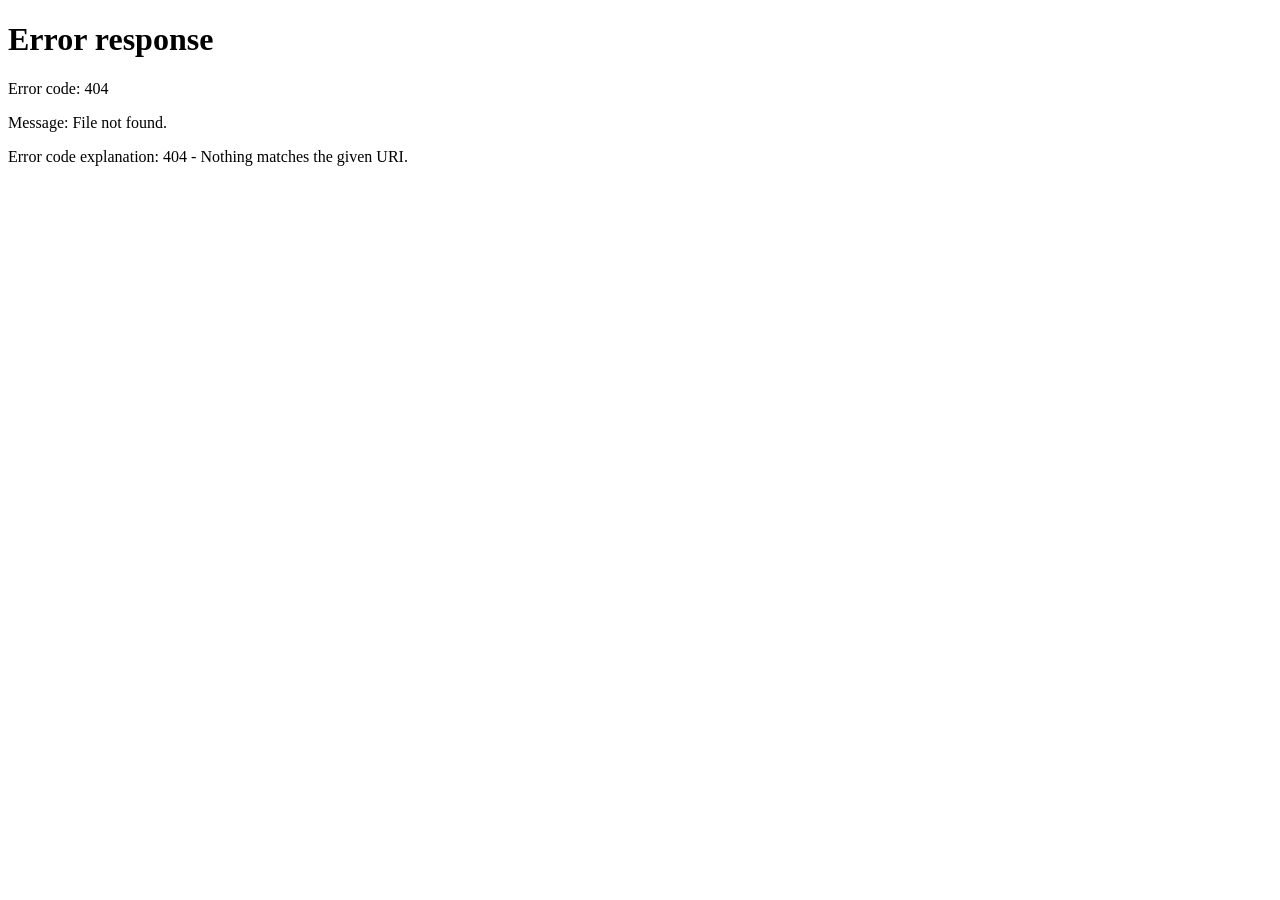
==== commit 0ae3097b: "D5" ====
--- a/src/main/resources/static/index.html
+++ b/src/main/resources/static/index.html
@@ -1,4 +1,4 @@
-<!DOCTYPE html><html lang="en"><head><meta charset="UTF-8"><meta name="viewport" content="width=device-width, initial-scale=1"><title>AIU Registration Portal</title><style>
+<!DOCTYPE html><html lang="en"><head><meta charset="UTF-8"><meta name="viewport" content="width=device-width, initial-scale=1"><title>AIU Course Registration System</title><style>
 
 
 
@@ -1609,6 +1609,9 @@
   cursor: pointer;
 }
 #signOutButton:hover { background: rgba(255,255,255,0.22); }
+
+.student-notification-link{display:inline-flex;align-items:center;justify-content:center;gap:7px;background:rgba(255,255,255,.12);color:white;border:1px solid rgba(255,255,255,.28);border-radius:10px;padding:10px 12px;text-decoration:none;font:600 12px "Segoe UI",Arial,sans-serif;min-height:38px}.student-notification-link:hover{background:rgba(255,255,255,.2)}.student-notification-link:focus-visible{outline:3px solid white;outline-offset:3px}
+.portal-grid{grid-template-columns:repeat(2,minmax(0,1fr))}.portal-card{min-height:190px}.student-support{display:flex;justify-content:center;gap:28px;padding:24px;font-size:14px}.student-support a{color:#654b86}.welcome-section{grid-template-columns:1fr}.portal-section{padding:26px}@media(max-width:620px){.portal-grid{grid-template-columns:1fr}.portal-section{padding:18px}}
 </style>
 
   </head>
@@ -1633,7 +1636,7 @@
 
                           <strong>AIU</strong>
 
-                          <span>Smart Course Registration</span>
+                          <span>Course Registration System</span>
 
                       </div>
 
@@ -1642,7 +1645,7 @@
 
 
                   <div class="student-header-actions">
-                      <span class="demo-label">Student prototype</span>
+                      <a class="student-notification-link" href="/portal.html#inbox" title="View notifications" aria-label="View notifications">&#128276; Notifications</a>
                       <button id="signOutButton" type="button">Sign out</button>
                   </div>
 
@@ -1660,13 +1663,13 @@
 
                       <span class="term-pill">
 
-                          Academic advising · Student prototype
+                          Student portal
 
                       </span>
 
 
 
-                      <h1>Welcome to your registration portal</h1>
+                      <h1 id="studentWelcome">Welcome to your registration portal</h1>
 
 
 
@@ -1698,297 +1701,35 @@
 
 
 
-                      <p>AIU Smart Course Registration</p>
+                      <p>AIU Course Registration System</p>
 
                   </div>
 
 
 
-                  <div class="portal-grid">
-
-                      <article class="portal-card">
-
-                          <div class="card-top">
-
-                              <span class="feature-icon violet">
-
-                                  <svg aria-hidden="true" class="icon"
-
-                                       width="22" height="22"
-
-                                       viewBox="0 0 24 24" fill="none">
-
-                                      <path d="M4 19.5A2.5 2.5 0 0 1 6.5 17H20M6.5 2H20v20H6.5A2.5 2.5 0 0 1 4 19.5v-15A2.5 2.5 0 0 1 6.5 2Z"/>
-
-                                  </svg>
-
-                              </span>
-
-                          </div>
-
-
-
-                          <h3>Browse Courses</h3>
-
-                          <p>Explore the available courses and their credit hours.</p>
-
-
-
-                          <a href="/courses.html">
-
-                              Browse courses
-
-                              <svg aria-hidden="true" class="icon"
-
-                                   width="22" height="22"
-
-                                   viewBox="0 0 24 24" fill="none">
-
-                                  <path d="m9 18 6-6-6-6"/>
-
-                              </svg>
-
-                          </a>
-
-                      </article>
-
-
-
-                      <article class="portal-card">
-
-                          <div class="card-top">
-
-                              <span class="feature-icon blue">
-
-                                  <svg aria-hidden="true" class="icon"
-
-                                       width="22" height="22"
-
-                                       viewBox="0 0 24 24" fill="none">
-
-                                      <rect x="3" y="5" width="18" height="16" rx="2"/>
-
-                                      <path d="M16 3v4M8 3v4M3 10h18"/>
-
-                                  </svg>
-
-                              </span>
-
-                          </div>
-
-
-
-                          <h3>Register for Classes</h3>
-
-                          <p>Choose a class section and submit a registration request.</p>
-
-
-
-                          <a href="/registration.html">
-
-                              Start registration
-
-                              <svg aria-hidden="true" class="icon"
-
-                                   width="22" height="22"
-
-                                   viewBox="0 0 24 24" fill="none">
-
-                                  <path d="m9 18 6-6-6-6"/>
-
-                              </svg>
-
-                          </a>
-
-                      </article>
-
-
-
-                      <article class="portal-card">
-
-                          <div class="card-top">
-
-                              <span class="feature-icon green">
-
-                                  <svg aria-hidden="true" class="icon"
-
-                                       width="22" height="22"
-
-                                       viewBox="0 0 24 24" fill="none">
-
-                                      <rect x="5" y="4" width="14" height="18" rx="2"/>
-
-                                      <path d="M9 4V2h6v2M9 12h6M9 16h4"/>
-
-                                  </svg>
-
-                              </span>
-
-                          </div>
-
-
-
-                          <h3>My Registration Requests</h3>
-
-                          <p>
-
-                              View saved requests and their status.
-
-                              This demo view shows all students’ requests.
-
-                          </p>
-
-
-
-                          <a href="/requests.html">
-
-                              View requests
-
-                              <svg aria-hidden="true" class="icon"
-
-                                   width="22" height="22"
-
-                                   viewBox="0 0 24 24" fill="none">
-
-                                  <path d="m9 18 6-6-6-6"/>
-
-                              </svg>
-
-                          </a>
-
-                      </article>
-
-
-
-                      <article class="portal-card">
-
-                          <div class="card-top">
-
-                              <span class="feature-icon amber">
-
-                                  <svg aria-hidden="true" class="icon"
-
-                                       width="22" height="22"
-
-                                       viewBox="0 0 24 24" fill="none">
-
-                                      <circle cx="12" cy="8" r="4"/>
-
-                                      <path d="M5 21a7 7 0 0 1 14 0"/>
-
-                                  </svg>
-
-                              </span>
-
-                          </div>
-
-
-
-                   
-
-
-                          <h3>Plan Ahead</h3>
-
-                          <p>Plan courses for a future semester.</p>
-
-                          <span class="coming-soon">Coming soon</span>
-
-                      </article>
-
-
-
-                      <article class="portal-card">
-
-                          <div class="card-top">
-
-                              <span class="feature-icon teal">
-
-                                 <svg aria-hidden="true" class="icon"
-
-                                       width="22" height="22"
-
-                                       viewBox="0 0 24 24" fill="none">
-
-                                      <circle cx="12" cy="12" r="9"/>
-
-                                      <path d="m8 12 2.5 2.5L16 9"/>
-
-                                  </svg>
-
-                              </span>
-
-                          </div>
-
-
-
-                          <h3>Registration Readiness</h3>
-
-                          <p>Check prerequisites and registration information.</p>
-
-                          <span class="coming-soon">Coming soon</span>
-
-                      </article>
+<div class="portal-grid"><article class="portal-card"><div class="card-top"><span class="feature-icon violet" aria-hidden="true">▤</span></div><h3>Browse Courses</h3><p>View course details, instructors, class times, and available seats.</p><a href="/portal.html#catalog">Browse courses →</a></article><article class="portal-card"><div class="card-top"><span class="feature-icon blue" aria-hidden="true">＋</span></div><h3>Register for Classes</h3><p>Enter class numbers and submit your selected classes for advisor approval.</p><a href="/portal.html#register">Start registration →</a></article><article class="portal-card"><div class="card-top"><span class="feature-icon green" aria-hidden="true">▦</span></div><h3>My Schedule</h3><p>View your confirmed classes and weekly timetable.</p><a href="/portal.html#schedule">View schedule →</a></article><article class="portal-card"><div class="card-top"><span class="feature-icon amber" aria-hidden="true">✓</span></div><h3>My Requests</h3><p>Check whether your registration is pending, approved, or rejected.</p><a href="/portal.html#requests">View requests →</a></article></div>
+              </section>
+
+
+
+<nav class="student-support" aria-label="Other student services"><a href="/portal.html#waitlists">My waitlists</a><a href="/portal.html#advisor">My advisor</a></nav>
+
+          </main>
+
+
+
+          <footer>
+
+              <div class="footer-inner">
+
+                  <div>
+
+                      <strong>AIU</strong>
+
+                      <span>Course Registration System</span>
 
                   </div>
 
-              </section>
-
-
-
-              <section class="info-strip">
-
-                  <div class="info-icon">
-
-                      <svg aria-hidden="true" class="icon"
-
-                           width="22" height="22"
-
-                           viewBox="0 0 24 24" fill="none">
-
-                          <circle cx="12" cy="8" r="4"/>
-
-                          <path d="M5 21a7 7 0 0 1 14 0"/>
-
-                      </svg>
-
-                  </div>
-
-
-
-                  <div>
-
-                      <span>Your academic plans</span>
-
-                      <h2>Start with the course catalog.</h2>
-
-                      <p>
-
-                          Choose a section on the registration page,
-
-                          then check your saved request.
-
-                      </p>
-
-                  </div>
-
-              </section>
-
-          </main>
-
-
-
-          <footer>
-
-              <div class="footer-inner">
-
-                  <div>
-
-                      <strong>AIU</strong>
-
-                      <span>Smart Course Registration · Student Prototype</span>
-
-                  </div>
-
               </div>
 
           </footer>
@@ -1996,8 +1737,22 @@
       </div>
 
   <script>
-  document.getElementById("signOutButton").addEventListener("click", () => {
-    window.location.href = "/login";
+  fetch('/api/me', {headers:{Accept:'application/json'}})
+    .then(r => r.ok ? r.json() : null)
+    .then(user => { if (!user) { location.replace('/login'); return; } if (!user.roles?.includes('STUDENT')) { location.replace('/portal.html'); return; } if (user && typeof user.displayName === 'string') {
+      const firstName = user.displayName.replace(/^demo\s+/i, "").trim().split(/\s+/)[0];
+      if (firstName && !/^(demo|student)$/i.test(firstName))
+        document.getElementById('studentWelcome').textContent = `Welcome back, ${firstName}.`;
+    }}).catch(() => {});
+  document.getElementById("signOutButton").addEventListener("click", async () => {
+    const response = await fetch('/api/csrf');
+    if (!response.ok) { window.location.href = '/login'; return; }
+    const token = await response.json();
+    const form = document.createElement('form');
+    form.method = 'POST'; form.action = '/logout';
+    const input = document.createElement('input');
+    input.type = 'hidden'; input.name = token.parameterName; input.value = token.token;
+    form.append(input); document.body.append(form); form.submit();
   });
 </script>
 </body>
